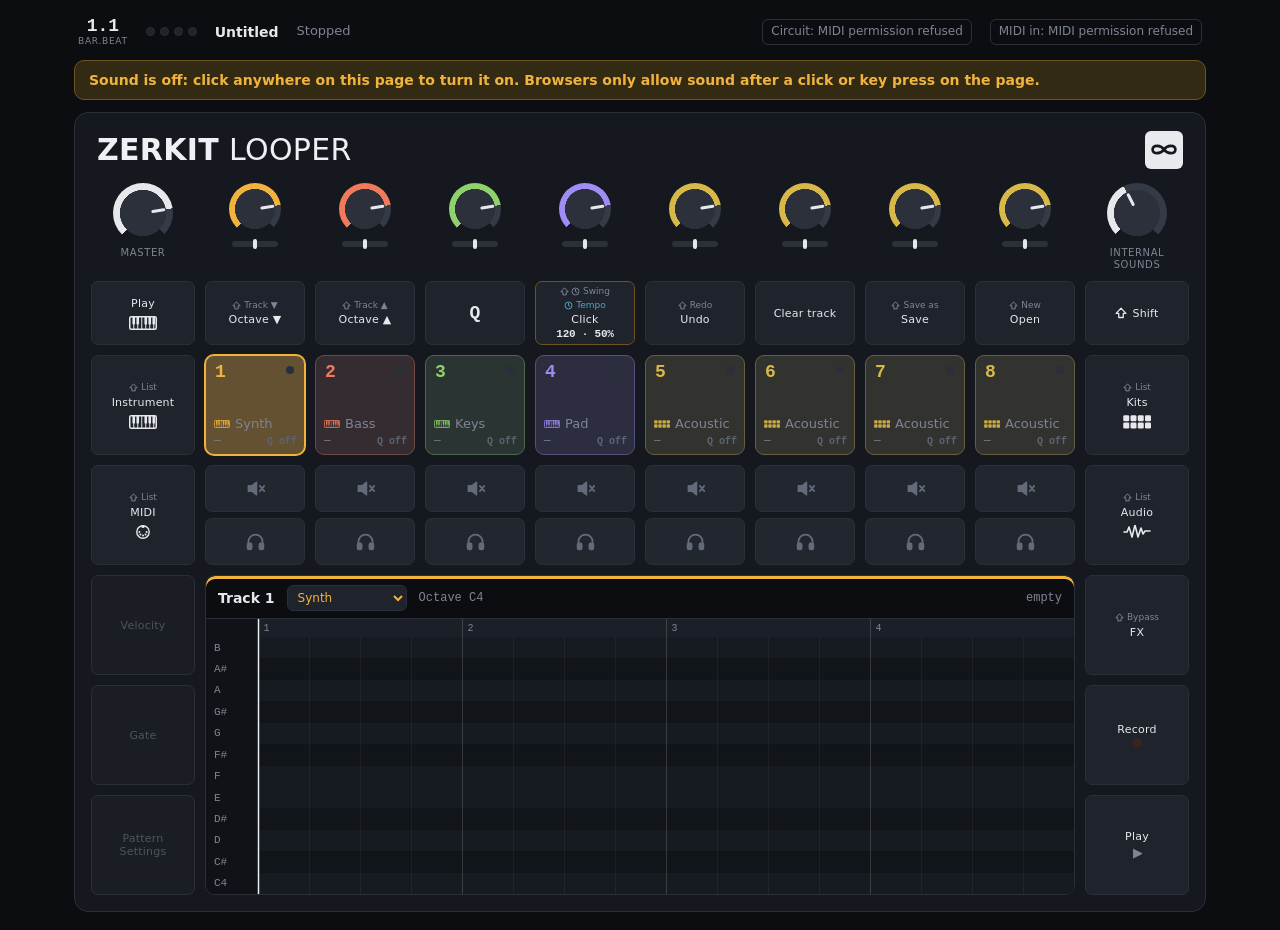
==== index.html @ 9a2627ae "FX pedalboard per track, project screens driven from the Circuit - Every track has 8 pedals in a row" ====
<!doctype html>
<html lang="en">
<head>
  <meta charset="utf-8">
  <meta name="viewport" content="width=device-width, initial-scale=1">
  <title>Zerkit Looper</title>
  <link rel="stylesheet" href="styles.css">
</head>
<body>
  <main class="app">
    <!-- Status strip: what's happening, and what's connected -->
    <header class="strip">
      <div class="readout"><span id="pos">1.1</span><small>BAR.BEAT</small></div>
      <div class="beats" id="beats"><i></i><i></i><i></i><i></i></div>
      <div id="project" class="project" title="The current project (• = unsaved changes)">Untitled</div>
      <div id="status" class="status">Stopped</div>
      <div id="circuit" class="pill">Circuit: …</div>
      <div id="midi-in" class="pill">MIDI in: …</div>
    </header>

    <div id="sound-gate" class="sound-gate" hidden>Sound is off: click anywhere on this page to turn it on. Browsers only allow sound after a click or key press on the page.</div>

    <!-- The panel, laid out like the Circuit Tracks -->
    <section class="device" id="device">
      <div class="brand">
        <div class="wordmark"><b>ZERKIT</b><span>LOOPER</span></div>
        <div class="badge" aria-hidden="true">
          <svg viewBox="0 0 100 50"><path d="M50 25C40 10 12 8 12 25C12 42 40 40 50 25C60 10 88 8 88 25C88 42 60 40 50 25Z"/></svg>
        </div>
      </div>
      <div class="knob-cell master-vol" id="master-vol"></div>
      <div class="knobs" id="knobs"></div>
      <div class="knob-cell master-int" id="master-int"></div>

      <!-- side buttons are placed into this grid by main.js -->
      <div class="row8 aux" id="aux"></div>
      <div class="row8 tracks" id="trackbar"></div>

      <!-- Pages: the pad area shows the Looper, or the Instruments or Kits page (Shift + Instrument / Kits) -->
      <div class="row8 pads mute-row page-looper" id="mute-row"></div>
      <div class="row8 pads solo-row page-looper" id="solo-row"></div>
      <div class="seq page-looper" id="seq">
          <div class="seq-head">
            <div class="seq-title" id="seq-title">Track 1</div>
            <select id="inst" class="inst" aria-label="Instrument for the selected track"></select>
            <span id="oct" class="seq-oct" title="Keyboard octave (, .)">C4</span>
            <span id="seq-len" class="seq-len"></span>
          </div>
          <div class="roll-wrap"><canvas id="roll" class="roll"></canvas></div>
        </div>
      <div class="page page-presets" id="page-presets" hidden></div>
      <div class="page page-kits" id="page-kits" hidden></div>
      <div class="page page-audio" id="page-audio" hidden></div>
      <div class="page page-midi" id="page-midi" hidden></div>
      <div class="page page-fx" id="page-fx" hidden></div>
    </section>

    <!-- Playing panel (Note): two-octave keyboard on synth tracks, 16-pad kit on drum tracks.
         Its columns line up with the panel's. -->
    <section class="keys-area">
      <div class="kb-side"><b id="kb-track">Track 1</b><span id="kb-inst"></span><span id="kb-oct"></span></div>
      <div class="kb-main">
        <div class="keyboard" id="keyboard"></div>
        <div class="kit" id="kit" hidden></div>
        <div class="kb-audio" id="kb-audio" hidden>Audio tracks record their input: nothing to play here.</div>
      </div>
    </section>
  </main>
  <!-- Project screens (name box, Open list) and the notice that fades out after saving -->
  <div id="dialog" class="dialog" hidden></div>
  <div id="toast" class="toast" role="status" aria-live="polite"></div>
  <script type="module" src="src/main.js"></script>
</body>
</html>
---- styles.css ----
:root {
  --bg: #0b0d11;
  --body: #15181e;          /* the panel's face */
  --panel-2: #1f232c;       /* buttons */
  --pad: #22262f;
  --line: #2a2f3a;
  --text: #e6e8ec;
  --muted: #7d8594;
  --accent: #f2b33d;
  --rec: #ff5f5f;
  --go: #4fd16b;
  color-scheme: dark;
}

* { box-sizing: border-box; }
body.kb-open { --kb-h: 162px; }               /* the playing panel's height + gap (see .app) */
[hidden] { display: none !important; }

html, body { height: 100%; margin: 0; }

body {
  background: var(--bg);
  color: var(--text);
  font: 14px/1.3 system-ui, -apple-system, "Segoe UI", sans-serif;
  user-select: none;
}

/* The panel's pads are square, so its height follows its width. The width is capped so the
   whole page fits the window's height (but no narrower than 980px, where button labels
   start to be cut; shorter windows scroll): 400px is everything that isn't one of the five square
   rows (track buttons + 4 pad rows), 332px + 32px the panel's fixed widths and the page padding. */
.app {
  container-type: inline-size;
  min-width: 820px;
  display: flex;
  flex-direction: column;
  gap: 12px;
  padding: 16px;
  max-width: min(1180px, max(980px, calc((100vh - 400px - var(--kb-h, 0px)) * 1.6 + 364px)));
  margin: 0 auto;
}

/* ---- status strip ---- */

.strip { display: flex; flex-wrap: wrap; align-items: center; gap: 10px 18px; padding: 0 4px; }
.readout { display: flex; flex-direction: column; align-items: center; min-width: 48px; }
.readout span { font: 600 18px ui-monospace, Menlo, monospace; font-variant-numeric: tabular-nums; }
.readout small { font-size: 9px; letter-spacing: 0.08em; color: var(--muted); }

.beats { display: flex; gap: 5px; }
.beats i { width: 9px; height: 9px; border-radius: 50%; background: var(--panel-2); border: 1px solid var(--line); }
.beats i.on { background: var(--text); }
.beats i.on:first-child { background: var(--accent); }

.status { flex: 1; min-width: 200px; color: var(--muted); font-size: 13px; }
body[data-rec="armed"] .status,
body[data-rec="recording"] .status,
body[data-rec="closing"] .status { color: var(--rec); }
body[data-rec="overdub"] .status { color: var(--accent); }

.pill { font-size: 12px; color: var(--muted); padding: 4px 8px; border: 1px solid var(--line); border-radius: 6px; white-space: nowrap; }
.pill.on { color: #6fd28a; border-color: #3f6b3b; }

.sound-gate {
  padding: 10px 14px;
  border: 1px solid #6b5420;
  border-radius: 10px;
  background: #332a14;
  color: var(--accent);
  font-weight: 600;
  cursor: pointer;
}

/* ---- the panel, laid out like the Circuit ----
   Columns: 1 = left of the tracks, 2-9 = the eight track columns, 10 = right of them.
   Rows: 1 logo, 2 knobs, 3 the row above the tracks, 4 track buttons, 5-8 the pad rows. On the
   Looper page: 5 mute and solo as two half-height strips, 6-8 the sequencer. The Presets and
   Kits pages fill rows 5-8. Buttons outside the 8 columns are placed by main.js.
   Rows 4-8 are square: as tall as a track column is wide (the panel's width less its padding,
   border, two side columns and nine gaps, over 8). */

.device {
  --sq: calc((100cqw - 332px) / 8);
  display: grid;
  grid-template-columns: 104px repeat(8, minmax(0, 1fr)) 104px;
  grid-template-rows: auto auto auto repeat(5, var(--sq));
  gap: 10px;
  padding: 16px;
  background: var(--body);
  border: 1px solid var(--line);
  border-radius: 14px;
}
.knob-cell { grid-row: 2; display: flex; justify-content: center; }
.master-vol { grid-column: 1; }
.master-int { grid-column: 10; }
.knobs, .row8 { grid-column: 2 / 10; display: grid; grid-template-columns: repeat(8, minmax(0, 1fr)); gap: 10px; }
.knobs { grid-row: 2; }
.aux { grid-row: 3; }
.tracks { grid-row: 4; }
.mute-row, .solo-row { grid-row: 5; height: calc((var(--sq) - 6px) / 2); }
.mute-row { align-self: start; }
.solo-row { align-self: end; }
.seq { grid-row: 6 / 9; grid-column: 2 / 10; }
.page { grid-row: 5 / 9; grid-column: 2 / 10; min-height: 0; overflow: auto; }

/* ---- pages other than the Looper ---- */

/* Note's picture: a keyboard on synth tracks, kit pads on drum tracks (none on audio tracks). */
/* Pictures for instrument types: a keyboard (melodic instruments), kit pads (kits), a waveform
   (audio). Used on Note (the selected track's type), Instrument, Kits and the track buttons. */
:root {
  --icon-keys: url("data:image/svg+xml,%3Csvg xmlns='http://www.w3.org/2000/svg' viewBox='0 0 28 14'%3E%3Crect x='0.75' y='0.75' width='26.5' height='12.5' rx='1.5' fill='none' stroke='black' stroke-width='1.5'/%3E%3Cpath d='M4.75 8v5M8.75 8v5M12.75 1v12M16.75 8v5M20.75 8v5M24.75 8v5' stroke='black' stroke-width='1'/%3E%3Crect x='3.45' y='1' width='2.6' height='7.5' rx='0.4'/%3E%3Crect x='7.45' y='1' width='2.6' height='7.5' rx='0.4'/%3E%3Crect x='15.45' y='1' width='2.6' height='7.5' rx='0.4'/%3E%3Crect x='19.45' y='1' width='2.6' height='7.5' rx='0.4'/%3E%3Crect x='23.45' y='1' width='2.6' height='7.5' rx='0.4'/%3E%3C/svg%3E");
  --icon-pads: url("data:image/svg+xml,%3Csvg xmlns='http://www.w3.org/2000/svg' viewBox='0 0 28 14'%3E%3Crect x='0.25' y='0.25' width='6' height='6' rx='1.3'/%3E%3Crect x='7.50' y='0.25' width='6' height='6' rx='1.3'/%3E%3Crect x='14.75' y='0.25' width='6' height='6' rx='1.3'/%3E%3Crect x='22.00' y='0.25' width='6' height='6' rx='1.3'/%3E%3Crect x='0.25' y='7.50' width='6' height='6' rx='1.3'/%3E%3Crect x='7.50' y='7.50' width='6' height='6' rx='1.3'/%3E%3Crect x='14.75' y='7.50' width='6' height='6' rx='1.3'/%3E%3Crect x='22.00' y='7.50' width='6' height='6' rx='1.3'/%3E%3C/svg%3E");
  --icon-midi: url("data:image/svg+xml,%3Csvg xmlns='http://www.w3.org/2000/svg' viewBox='0 0 28 14'%3E%3Ccircle cx='14' cy='7' r='6.2' fill='none' stroke='black' stroke-width='1.4'/%3E%3Crect x='12.7' y='0.3' width='2.6' height='2.6' fill='black'/%3E%3Ccircle cx='10.40' cy='7.00' r='1'/%3E%3Ccircle cx='11.45' cy='9.55' r='1'/%3E%3Ccircle cx='14.00' cy='10.60' r='1'/%3E%3Ccircle cx='16.55' cy='9.55' r='1'/%3E%3Ccircle cx='17.60' cy='7.00' r='1'/%3E%3C/svg%3E");
  --icon-wave: url("data:image/svg+xml,%3Csvg xmlns='http://www.w3.org/2000/svg' viewBox='0 0 28 14'%3E%3Cpath d='M1 7h3l2-5 3 10 3-12 3 12 3-9 2 6 2-3h5' fill='none' stroke='black' stroke-width='1.6' stroke-linecap='round' stroke-linejoin='round'/%3E%3C/svg%3E");
}
.pbtn.note::after, .pbtn.preset::after, .pbtn.kits::after, .pbtn.audio::after, .pbtn.midi::after, .ticon {
  content: "";
  background: currentColor;
  -webkit-mask: var(--icon) center / contain no-repeat;
  mask: var(--icon) center / contain no-repeat;
}
.pbtn.note::after, .pbtn.preset::after, .pbtn.kits::after { width: 28px; height: 14px; margin-top: 4px; }
.pbtn.note::after, .pbtn.preset::after { --icon: var(--icon-keys); }
.pbtn.kits::after, body[data-inst="drums"] .pbtn.note::after { --icon: var(--icon-pads); }
.pbtn.audio::after { width: 28px; height: 14px; margin-top: 4px; --icon: var(--icon-wave); }
.pbtn.midi::after { width: 28px; height: 14px; margin-top: 4px; --icon: var(--icon-midi); }
.tbtn[data-type="midi"] .ticon { --icon: var(--icon-midi); }
body[data-inst="audio"] .pbtn.note::after { display: none; }

/* the button whose page is open */
.pbtn.page-on { border-color: var(--text); background: #2c313c; }
/* Pages: square cards on the top two pad rows (like the Circuit's pads), notes and "＋ New"
   below; editors fill the whole pad area in a panel of their own. */
.page { display: flex; flex-direction: column; gap: 10px; }
.cards { display: grid; grid-template-columns: repeat(8, minmax(0, 1fr)); grid-template-rows: repeat(2, var(--sq)); gap: 10px; }
.card {
  --c: var(--text);
  position: relative;
  display: flex;
  flex-direction: column;
  justify-content: flex-end;
  gap: 2px;
  padding: 8px;
  min-width: 0;
  border: 1px solid var(--line);
  border-radius: 9px;
  background: var(--pad);
  color: var(--muted);
  cursor: pointer;
}
.card:hover { border-color: #464d5c; }
.card .card-num { position: absolute; top: 6px; left: 8px; font: 10px ui-monospace, Menlo, monospace; color: #4d5462; }
.card .card-dot { position: absolute; top: 9px; right: 9px; width: 9px; height: 9px; border-radius: 50%; background: #343a46; }
.card .card-name { font-size: 13px; font-weight: 600; color: var(--muted); white-space: nowrap; overflow: hidden; text-overflow: ellipsis; }
.card .card-use { font: 10px ui-monospace, Menlo, monospace; color: #5d6574; white-space: nowrap; overflow: hidden; text-overflow: ellipsis; min-height: 1.2em; }
.card.on { background: color-mix(in srgb, var(--c) 16%, var(--panel-2)); border-color: color-mix(in srgb, var(--c) 45%, var(--line)); }
.card.on .card-dot { background: var(--c); box-shadow: 0 0 6px var(--c); }
.card.on .card-name { color: var(--text); }
.card.current { box-shadow: 0 0 0 2px var(--text); }
.card .card-edit {
  position: absolute; top: 4px; right: 22px; width: 20px; height: 20px; padding: 0;
  border: none; border-radius: 5px; background: none; color: #5d6574; font-size: 12px; cursor: pointer; display: none;
}
.card:hover .card-edit { display: block; }
.card .card-edit:hover { color: var(--text); background: #00000044; }
.cards-foot { display: flex; align-items: center; gap: 12px; flex-wrap: wrap; font-size: 12px; color: var(--muted); }
.cards-note { color: var(--muted); }
.page .kit-edit { background: var(--bg); border: 1px solid var(--line); border-radius: 10px; padding: 14px 16px; height: 100%; }
.page-head h2 { margin: 0 0 4px; font-size: 16px; }
.page-head p { margin: 0 0 14px; color: var(--muted); font-size: 13px; }
.preset-list { display: grid; grid-template-columns: repeat(auto-fill, minmax(170px, 1fr)); gap: 10px; }
.preset-card {
  --c: var(--text);
  display: grid;
  grid-template-columns: auto 1fr auto;
  grid-template-rows: auto auto;
  column-gap: 10px;
  align-items: center;
  padding: 10px 12px;
  border: 1px solid var(--line);
  border-radius: 9px;
  background: var(--panel-2);
  color: var(--text);
  font: inherit;
  text-align: left;
  cursor: pointer;
}
.preset-card:hover { border-color: #464d5c; }
.preset-card .swatch { grid-row: 1 / 3; width: 12px; height: 32px; border-radius: 4px; background: var(--c); }
.preset-card .pc-name { font-weight: 600; }
.preset-card .pc-use { grid-column: 2; font: 11px ui-monospace, Menlo, monospace; color: var(--muted); }
.preset-card .pc-switch { grid-row: 1 / 3; grid-column: 3; width: 34px; height: 20px; border-radius: 10px; background: #343a46; position: relative; transition: background 120ms; }
.preset-card .pc-switch i { position: absolute; top: 3px; left: 3px; width: 14px; height: 14px; border-radius: 50%; background: #8a919e; transition: transform 120ms, background 120ms; }
.preset-card.on .pc-switch { background: color-mix(in srgb, var(--c) 55%, #343a46); }
.preset-card.on .pc-switch i { transform: translateX(14px); background: #fff; }
.preset-card:not(.on) .pc-name, .preset-card:not(.on) .swatch { opacity: 0.45; }
.preset-card.current { border-color: var(--c); box-shadow: 0 0 0 1px var(--c); }

/* ---- logo: bold ZERKIT, thin LOOPER, and a badge on the right ---- */

.brand { grid-row: 1; grid-column: 1 / -1; display: flex; align-items: center; justify-content: space-between; padding: 2px 6px 4px; }
.wordmark { font: 30px/1 "Helvetica Neue", "SF Pro Display", system-ui, sans-serif; letter-spacing: 0.01em; color: #eef0f3; }
.wordmark b { font-weight: 800; }
.wordmark span { font-weight: 200; margin-left: 10px; }
.badge { width: 38px; height: 38px; border-radius: 6px; background: #e8eaee; display: grid; place-items: center; }
.badge svg { width: 30px; height: 15px; overflow: visible; }
.badge path { fill: none; stroke: var(--body); stroke-width: 9; stroke-linejoin: round; }

/* ---- knobs ---- */

.knob { --c: var(--text); --v: 0; display: flex; flex-direction: column; align-items: center; gap: 4px; }
.dial {
  position: relative;
  width: 52px;
  height: 52px;
  border-radius: 50%;
  cursor: ns-resize;
  touch-action: none;
  /* a 270° track with the value filled in, starting bottom-left */
  background:
    radial-gradient(circle, #2b303a 0 54%, transparent 55%),
    conic-gradient(from 225deg, var(--c) 0 calc(var(--v) * 270deg), #343a46 0 270deg, transparent 0);
}
.dial i {
  position: absolute;
  left: 50%;
  top: 7px;
  width: 3px;
  height: 14px;
  margin-left: -1.5px;
  border-radius: 2px;
  background: var(--text);
  transform-origin: 50% 19px;
  transform: rotate(calc(-135deg + var(--v) * 270deg));
}
/* Left-right position under each track knob: a strip with a centre mark, filled from the
   centre to the position. Brighter while Shift is down (Shift + knob moves it). */
.pan { --p: 0; position: relative; width: 46px; height: 6px; margin-top: 2px; border-radius: 3px; background: #2b303a; }
.pan::before { content: ""; position: absolute; left: 50%; top: -2px; width: 1px; height: 10px; background: #4d5462; }
.pan i {
  position: absolute;
  top: 0;
  bottom: 0;
  left: calc(50% + min(0, var(--p)) * 50%);
  width: calc(max(var(--p), -1 * var(--p)) * 50%);
  background: color-mix(in srgb, var(--c) 65%, transparent);
  border-radius: 3px;
}
.pan b { position: absolute; top: -2px; left: calc(50% + var(--p) * 50% - 2px); width: 4px; height: 10px; border-radius: 2px; background: var(--text); }
body.shift .pan { background: #3a4150; box-shadow: 0 0 0 1px #c9ced855; }

.master-vol .dial, .master-int .dial { width: 60px; height: 60px; }
.master-vol .dial i, .master-int .dial i { top: 8px; transform-origin: 50% 22px; }
.klabel { font-size: 10px; letter-spacing: 0.06em; text-transform: uppercase; color: var(--muted); text-align: center; line-height: 1.2; }

/* ---- panel buttons (aux row and side columns) ---- */

.pbtn {
  display: flex;
  flex-direction: column;
  justify-content: center;
  align-items: center;
  gap: 2px;
  min-width: 0;
  min-height: 40px;
  padding: 4px 6px;
  border: 1px solid var(--line);
  border-radius: 7px;
  background: var(--panel-2);
  color: var(--text);
  font: inherit;
  cursor: pointer;
}
.pbtn:hover:not(.idle):not(:disabled) { border-color: #464d5c; }
/* A button's actions, top to bottom: Shift (small grey), hold (small blue), tap (the main
   label), then a readout. While Shift is down, buttons with a Shift action light up; while a
   button is held on the Circuit, its hold action lights up. */
.pbtn .pfn { font-size: 9px; color: #7d8594; white-space: nowrap; overflow: hidden; text-overflow: ellipsis; max-width: 100%; }
.pbtn .phold { font-size: 9px; color: #4aa8c4; white-space: nowrap; overflow: hidden; text-overflow: ellipsis; max-width: 100%; }
.pbtn .pfn:empty, .pbtn .phold:empty { display: none; }
/* Icons before the Shift and hold actions (and on the Shift button): drawn in the text colour. */
.pbtn .pfn, .pbtn .phold { display: inline-flex; align-items: center; gap: 3px; }
.pbtn .pfn:empty, .pbtn .phold:empty { display: none; }
.pbtn .pfn::before, .pbtn .phold::before, .pbtn.shift .plabel::before {
  content: "";
  flex: none;
  width: 9px;
  height: 9px;
  background: currentColor;
  -webkit-mask: var(--icon) center / contain no-repeat;
  mask: var(--icon) center / contain no-repeat;
}
.pbtn .pfn::before, .pbtn.shift .plabel::before {
  --icon: url("data:image/svg+xml,%3Csvg xmlns='http://www.w3.org/2000/svg' viewBox='0 0 16 16'%3E%3Cpath d='M8 1.5 1.5 8.5H5v5.5h6V8.5h3.5Z' fill='none' stroke='black' stroke-width='1.7' stroke-linejoin='round'/%3E%3C/svg%3E");
}
.pbtn .pfn .ihold { flex: none; width: 9px; height: 9px; margin-left: -1px; background: currentColor; -webkit-mask: var(--icon) center / contain no-repeat; mask: var(--icon) center / contain no-repeat; }
.pbtn .phold::before, .pbtn .pfn .ihold {
  --icon: url("data:image/svg+xml,%3Csvg xmlns='http://www.w3.org/2000/svg' viewBox='0 0 16 16'%3E%3Ccircle cx='8' cy='8' r='6.2' fill='none' stroke='black' stroke-width='1.7'/%3E%3Cpath d='M8 4.3V8l2.6 1.7' fill='none' stroke='black' stroke-width='1.7' stroke-linecap='round' stroke-linejoin='round'/%3E%3C/svg%3E");
}
.pbtn.shift .plabel { display: inline-flex; align-items: center; gap: 5px; }
.pbtn.shift .plabel::before { width: 12px; height: 12px; }
body.shift .pbtn.has-shift { border-color: #c9ced8; box-shadow: 0 0 0 1px #c9ced855; }
body.shift .pbtn.has-shift .pfn { color: #ffffff; font-weight: 600; }
body.shift .pbtn.has-shift .plabel, body.shift .pbtn.has-shift .phold { opacity: 0.4; }
.pbtn.holding { border-color: #4aa8c4; box-shadow: 0 0 0 1px #4aa8c455, 0 0 12px #4aa8c433; }
.pbtn.holding .phold { color: #7fd3ee; font-weight: 600; }
.pbtn.holding .plabel, .pbtn.holding .pfn { opacity: 0.4; }
.pbtn .plabel { font-size: 11px; letter-spacing: 0.02em; text-align: center; line-height: 1.2; max-width: 100%; }
.pbtn .pval { font: 600 12px ui-monospace, Menlo, monospace; color: var(--muted); white-space: nowrap; overflow: hidden; text-overflow: ellipsis; max-width: 100%; }
.pbtn .pval:empty { display: none; }
.pbtn.idle { color: #4d5462; cursor: default; background: #1a1d24; }
.pbtn.preset, .pbtn.patterns { aspect-ratio: auto; }
.pbtn:disabled { opacity: 0.35; cursor: default; }
.pbtn.on { border-color: #6a7280; }

.pbtn.preset .pval { color: var(--c); }
.pbtn.play.on { background: #1d3320; border-color: #3f6b3b; }
.pbtn.play.on .pval { color: var(--go); }
.pbtn.record .pval:empty { display: none; }
.pbtn.record::after { content: ""; width: 10px; height: 10px; border-radius: 50%; background: #3a2323; }
.pbtn.record.has-loop::after { background: #5d6574; }
.pbtn.record[data-state="armed"]::after { background: var(--rec); animation: blink 0.6s steps(1) infinite; }
.pbtn.record[data-state="recording"],
.pbtn.record[data-state="closing"] { background: #3a1a1d; border-color: var(--rec); }
.pbtn.record[data-state="recording"]::after { background: var(--rec); }
.pbtn.record[data-state="closing"]::after { background: var(--rec); animation: blink 0.25s steps(1) infinite; }
.pbtn.record[data-state="overdub"] { background: #332a14; border-color: var(--accent); }
.pbtn.record[data-state="overdub"]::after { background: var(--accent); }
@keyframes blink { 50% { opacity: 0.15; } }

.pbtn.tempo .pval { font-size: 11px; color: var(--text); letter-spacing: -0.02em; }
.pbtn.tempo.on { border-color: #6b5420; }
.pbtn.tempo.beat { background: #332a14; }
.pbtn.quant .plabel { font: 600 18px ui-monospace, Menlo, monospace; }
.pbtn.clear.on { border-color: #4d5462; }
.pbtn.shift.on { background: #2c313c; border-color: #c9ced8; }

/* ---- track buttons: square, in the track's colour ---- */

.tbtn {
  --c: var(--text);
  position: relative;
  display: flex;
  flex-direction: column;
  justify-content: flex-end;
  gap: 2px;
  padding: 8px;
  min-width: 0;
  text-align: left;
  background: color-mix(in srgb, var(--c) 10%, var(--panel-2));
  border: 1px solid color-mix(in srgb, var(--c) 35%, var(--line));
  border-radius: 9px;
  color: var(--muted);
  font: inherit;
  cursor: pointer;
}
.tbtn .tnum { position: absolute; top: 6px; left: 9px; font: 600 18px ui-monospace, Menlo, monospace; color: var(--c); }
.tbtn .tdot { position: absolute; top: 10px; right: 10px; width: 8px; height: 8px; border-radius: 50%; background: #2a2f39; }
.tbtn .tdot.on { background: var(--c); box-shadow: 0 0 6px var(--c); }
.tbtn .tfx { position: absolute; top: 6px; right: 22px; padding: 1px 4px; border-radius: 4px; font: 700 9px system-ui, sans-serif; letter-spacing: 0.06em; color: #10141a; background: #a58af5; }
.tbtn .tinst { display: flex; align-items: center; gap: 5px; min-width: 0; }
.tbtn .tname { font-size: 13px; color: var(--text); white-space: nowrap; overflow: hidden; text-overflow: ellipsis; }
.tbtn .ticon { flex: none; display: block; width: 16px; height: 8px; color: var(--c); opacity: 0.9; --icon: var(--icon-keys); }
.tbtn[data-type="kit"] .ticon { --icon: var(--icon-pads); }
.tbtn[data-type="audio"] .ticon { --icon: var(--icon-wave); }
.tbtn .tlen { font: 11px ui-monospace, Menlo, monospace; }
/* record quantise, bottom-right: the Circuit's colours (red off, amber 32nds, green 16ths) */
.tbtn .tq { position: absolute; right: 7px; bottom: 7px; font: 600 10px ui-monospace, Menlo, monospace; }
.tbtn .tq[data-q="off"] { color: #5d6574; }
.tbtn .tq[data-q="mid"] { color: var(--accent); }
.tbtn .tq[data-q="strong"] { color: var(--go); }
.tbtn.empty .tname { color: var(--muted); }
.tbtn.selected { background: color-mix(in srgb, var(--c) 32%, var(--panel-2)); border-color: var(--c); box-shadow: 0 0 0 1px var(--c); }
.tbtn.rec { outline: 2px solid var(--rec); outline-offset: 2px; }
.tbtn.silent .tnum, .tbtn.silent .tname { opacity: 0.4; }

/* ---- pads: mute row and solo row ---- */

.pads { display: grid; grid-template-columns: repeat(8, minmax(0, 1fr)); gap: 10px; }
.pad {
  height: 100%;
  border: 1px solid var(--line);
  border-radius: 7px;
  background: var(--pad);
  color: #4d5462;
  font: 600 13px ui-monospace, Menlo, monospace;
  cursor: pointer;
}
.pad:hover { border-color: #464d5c; }
/* mute: a crossed-out speaker; solo: headphones. In the text colour (dim off, dark when lit). */
.pad { display: grid; place-items: center; color: #636b7a; }
.pad.mute::before, .pad.solo::before {
  content: "";
  width: 21px;
  height: 21px;
  background: currentColor;
  -webkit-mask: var(--icon) center / contain no-repeat;
  mask: var(--icon) center / contain no-repeat;
}
.pad.mute::before { --icon: url("data:image/svg+xml,%3Csvg xmlns='http://www.w3.org/2000/svg' viewBox='0 0 24 24' fill='none' stroke='black' stroke-width='2' stroke-linecap='round' stroke-linejoin='round'%3E%3Cpath d='M4 9h4l5-4v14l-5-4H4z' fill='black'/%3E%3Cpath d='M17 9l5 6M22 9l-5 6'/%3E%3C/svg%3E"); }
.pad.solo::before { --icon: url("data:image/svg+xml,%3Csvg xmlns='http://www.w3.org/2000/svg' viewBox='0 0 24 24' fill='none' stroke='black' stroke-width='2' stroke-linecap='round' stroke-linejoin='round'%3E%3Cpath d='M4 15v-3a8 8 0 0 1 16 0v3'/%3E%3Crect x='3' y='14' width='4.5' height='7' rx='1.5' fill='black'/%3E%3Crect x='16.5' y='14' width='4.5' height='7' rx='1.5' fill='black'/%3E%3C/svg%3E"); }
.pad.mute.on { background: var(--rec); border-color: var(--rec); color: #1a0606; box-shadow: 0 0 10px #ff5f5f55; }
.pad.solo.on { background: var(--go); border-color: var(--go); color: #06180b; box-shadow: 0 0 10px #4fd16b55; }

/* ---- the selected track's sequencer (bottom half of the pad area) ---- */

.seq {
  display: grid;
  grid-template-rows: auto minmax(0, 1fr);
  min-height: 0;
  border: 1px solid var(--line);
  border-radius: 10px;
  overflow: hidden;
  background: var(--bg);
  box-shadow: inset 0 3px 0 var(--lane-color);
}
.seq-head { display: flex; align-items: center; gap: 12px; padding: 9px 12px 7px; border-bottom: 1px solid var(--line); }
.seq-title { font-weight: 600; }
.seq-oct { font: 12px ui-monospace, Menlo, monospace; color: var(--muted); }
.seq-len { margin-left: auto; font: 12px ui-monospace, Menlo, monospace; color: var(--muted); }
.inst {
  width: auto;
  min-width: 120px;
  padding: 4px 6px;
  border: 1px solid var(--line);
  border-radius: 6px;
  background: var(--panel-2);
  color: var(--lane-color);
  font: 12px system-ui, sans-serif;
  cursor: pointer;
}
.inst option { color: var(--text); background: var(--panel-2); }
.roll-wrap { position: relative; min-height: 0; }
.roll { position: absolute; inset: 0; display: block; width: 100%; height: 100%; }

/* ---- playing panel under the looper (Note): keyboard or kit ----
   Same columns as the panel above, so the kit's 8 columns sit under the 8 tracks. */

.keys-area {
  display: none;
  grid-template-columns: 104px repeat(8, minmax(0, 1fr)) 104px;
  gap: 10px;
  height: 150px;
  padding: 12px 17px;
  background: var(--body);
  border: 1px solid var(--line);
  border-radius: 14px;
}
body.kb-open .keys-area { display: grid; }
.kb-side { grid-column: 1; display: flex; flex-direction: column; justify-content: center; gap: 3px; font-size: 12px; color: var(--muted); }
.kb-side b { color: var(--text); font-size: 13px; }
.kb-side span:first-of-type { color: var(--kb-color); }
.kb-main { grid-column: 2 / 10; min-width: 0; display: flex; }
.kb-main > * { flex: 1; }
.kb-audio { display: grid; place-items: center; color: var(--muted); font-size: 13px; }

.keyboard { position: relative; display: flex; min-width: 0; }
.key {
  display: flex;
  flex-direction: column;
  align-items: center;
  justify-content: flex-end;
  gap: 3px;
  padding-bottom: 8px;
  cursor: pointer;
  transition: background 60ms;
}
.key .letter { font: 600 13px ui-monospace, Menlo, monospace; }
.key .name { font-size: 10px; color: #8a8f99; white-space: nowrap; }
.key.black .name { display: none; }
.key.white {
  flex: 1;
  background: #eceef2;
  color: #2a2e36;
  border: 1px solid #0b0d11;
  border-radius: 0 0 6px 6px;
}
.key.black {
  position: absolute;
  top: 0;
  width: 4.4%;
  height: 60%;
  background: #1d2129;
  color: #9aa1ad;
  border: 1px solid #000;
  border-radius: 0 0 4px 4px;
  z-index: 1;
}
.key.white.loop { background: color-mix(in srgb, var(--kb-color) 45%, #eceef2); }
.key.black.loop { background: color-mix(in srgb, var(--kb-color) 55%, #1d2129); color: #fff; }
.key.down { background: var(--kb-color); color: #1d2129; }

.kit { display: grid; grid-template-columns: repeat(8, minmax(0, 1fr)); grid-template-rows: 1fr 1fr; gap: 10px; }
.kpad {
  position: relative;
  display: grid;
  place-items: center;
  border: 1px solid color-mix(in srgb, var(--kb-color) 35%, var(--line));
  border-radius: 7px;
  background: color-mix(in srgb, var(--kb-color) 12%, var(--pad));
  cursor: pointer;
  touch-action: none;
}
.kpad .kname { font-size: 12px; color: var(--text); }
.kpad .knum { position: absolute; top: 4px; left: 6px; font: 10px ui-monospace, Menlo, monospace; color: var(--muted); }
.kpad.loop { background: color-mix(in srgb, var(--kb-color) 35%, var(--pad)); }
.kpad.down { background: var(--kb-color); }
.kpad.down .kname, .kpad.down .knum { color: #10141a; }

/* ---- projects: name in the status strip, screens, saved notice ---- */

.project { font-weight: 600; font-size: 14px; white-space: nowrap; max-width: 260px; overflow: hidden; text-overflow: ellipsis; }
.project.dirty::after { content: " •"; color: var(--accent); }
.pbtn.save.on { border-color: #6a7280; }
.pbtn.save.on .plabel::after { content: " •"; color: var(--accent); }

.dialog {
  position: fixed;
  inset: 0;
  z-index: 20;
  display: grid;
  place-items: start center;
  padding: max(12vh, 60px) 16px 16px;
  background: rgba(6, 8, 11, 0.62);
  backdrop-filter: blur(3px);
  animation: dlg-fade 120ms ease-out;
}
.dlg {
  width: min(460px, 100%);
  max-height: 70vh;
  display: flex;
  flex-direction: column;
  gap: 12px;
  padding: 20px 20px 16px;
  background: var(--body);
  border: 1px solid #343a46;
  border-radius: 14px;
  box-shadow: 0 24px 60px rgba(0, 0, 0, 0.55);
  animation: dlg-rise 140ms ease-out;
}
@keyframes dlg-fade { from { opacity: 0; } }
@keyframes dlg-rise { from { opacity: 0; transform: translateY(8px) scale(0.98); } }
.dlg h3 { margin: 0; font-size: 15px; letter-spacing: 0.02em; }
.dlg-name {
  width: 100%;
  padding: 11px 12px;
  border: 1px solid #3a4150;
  border-radius: 9px;
  background: var(--bg);
  color: var(--text);
  font: 600 18px system-ui, sans-serif;
  outline: none;
}
.dlg-name:focus { border-color: var(--accent); box-shadow: 0 0 0 3px #f2b33d22; }
.dlg-note { margin: 0; font-size: 12px; color: var(--muted); }
.dlg-note .warn, .dlg-note.warn { color: var(--accent); }
.dlg-actions { display: flex; align-items: center; justify-content: flex-end; gap: 8px; margin-top: 4px; }
.dlg-hint { margin-right: auto; font-size: 11px; color: #5d6574; }
.dlg-btn {
  padding: 8px 14px;
  border: 1px solid var(--line);
  border-radius: 8px;
  background: var(--panel-2);
  color: var(--text);
  font: 600 13px system-ui, sans-serif;
  cursor: pointer;
}
.dlg-btn:hover { border-color: #464d5c; }
.dlg-btn.primary { background: var(--accent); border-color: var(--accent); color: #1a1406; }
.dlg-btn.primary:hover { filter: brightness(1.08); }

.dlg-list { display: flex; flex-direction: column; gap: 4px; overflow: auto; margin: 0 -6px; padding: 0 6px; }
.dlg-list > .dlg-btn { align-self: flex-start; }
.dlg-item {
  display: grid;
  grid-template-columns: 1fr auto;
  grid-template-rows: auto auto;
  gap: 5px 12px;
  padding: 10px 12px;
  border: 1px solid transparent;
  border-radius: 9px;
  background: none;
  color: var(--text);
  font: inherit;
  text-align: left;
  cursor: pointer;
}
.dlg-item.sel { background: var(--panel-2); border-color: #3a4150; }
.dlg-item.current .di-when { color: var(--accent); }
.di-name { font-weight: 600; font-size: 14px; overflow: hidden; text-overflow: ellipsis; white-space: nowrap; }
.di-when { font-size: 12px; color: var(--muted); text-align: right; }
.di-tracks { display: flex; gap: 4px; align-items: center; }
.di-tracks i { width: 14px; height: 6px; border-radius: 2px; background: color-mix(in srgb, var(--c) 18%, #2b303a); }
.di-tracks i.on { background: var(--c); }
.di-tempo { font: 11px ui-monospace, Menlo, monospace; color: var(--muted); text-align: right; }

.toast {
  position: fixed;
  left: 50%;
  bottom: 28px;
  z-index: 30;
  padding: 9px 16px 9px 14px;
  border-radius: 10px;
  background: #1f2a22;
  border: 1px solid #3f6b3b;
  color: #bff0c8;
  font: 600 13px system-ui, sans-serif;
  box-shadow: 0 10px 30px rgba(0, 0, 0, 0.45);
  opacity: 0;
  transform: translate(-50%, 10px);
  pointer-events: none;
  transition: opacity 180ms ease, transform 180ms ease;
}
.toast.ok::before { content: "✓  "; color: var(--go); }
.toast.warn { background: #332a14; border-color: #6b5420; color: var(--accent); }
.toast.show { opacity: 1; transform: translate(-50%, 0); }

/* ---- Kits page: kit cards and the kit editor ---- */

.kit-list .kit-card { cursor: pointer; }
.kit-card .pc-switch { border: none; padding: 0; cursor: pointer; }
.kit-card.on .pc-switch { background: color-mix(in srgb, var(--c) 55%, #343a46); }
.kit-card.on .pc-switch i { transform: translateX(14px); background: #fff; }
.kit-card:not(.on) .pc-name, .kit-card:not(.on) .swatch { opacity: 0.45; }
.kit-new { grid-template-columns: auto 1fr; border-style: dashed; color: var(--muted); }
.kit-new .kn-plus { grid-row: 1 / 3; font-size: 22px; line-height: 1; color: var(--accent); width: 12px; text-align: center; }
.kit-new:hover .pc-name { color: var(--text); }
.kit-empty { display: grid; justify-items: start; gap: 12px; color: var(--muted); font-size: 13px; }
.kit-empty p { margin: 0; }

.kit-edit { display: flex; flex-direction: column; gap: 10px; height: 100%; }
.ke-head { display: flex; gap: 8px; align-items: center; }
.ke-head .ke-name { flex: 1; font-size: 16px; padding: 8px 11px; }
.ke-pads { flex: 1; min-height: 160px; }
.ke-pad { --kb-color: #8a93a3; overflow: hidden; border-style: dashed; background: var(--pad); }
.ke-pad.filled { border-style: solid; background: #262b35; cursor: grab; }
.ke-pad.drop { border-color: var(--accent); box-shadow: 0 0 0 2px #f2b33d55 inset; }
.ke-pad canvas { position: absolute; inset: 18px 6px 18px; width: calc(100% - 12px); height: calc(100% - 36px); pointer-events: none; }
.ke-pad .kname { position: absolute; left: 6px; right: 6px; bottom: 5px; font-size: 11px; text-align: center; white-space: nowrap; overflow: hidden; text-overflow: ellipsis; }
.ke-pad .ke-hint { font-size: 11px; color: #4d5462; }
.ke-pad.filled .ke-hint { display: none; }
.ke-clear {
  position: absolute; top: 3px; right: 4px; width: 18px; height: 18px; padding: 0;
  border: none; border-radius: 4px; background: #00000055; color: var(--muted); font-size: 11px; cursor: pointer; display: none;
}
.ke-pad.filled:hover .ke-clear { display: block; }
.ke-clear:hover { color: var(--rec); }

/* sample kits in the playing panel: empty pads stay dim */
.kpad.empty .kname { color: #4d5462; }
.kit-tag { font-size: 10px; font-weight: 500; color: var(--muted); margin-left: 4px; letter-spacing: 0.04em; }
.kit-banner { display: flex; align-items: center; gap: 12px; margin-bottom: 12px; padding: 8px 12px; border: 1px solid var(--line); border-radius: 9px; font-size: 12px; color: var(--muted); }
.kit-banner span { flex: 1; }

/* Audio page editor */
.ae-row { display: flex; align-items: center; gap: 10px; font-size: 13px; color: var(--muted); }
.ae-row .ae-input { flex: 1; min-width: 0; color: var(--text); font-size: 13px; padding: 7px 8px; }
.ae-row .me-ch { flex: none; width: auto; min-width: 0; color: var(--text); font-size: 13px; padding: 7px 8px; }

/* ---- FX page: presets and bypass on top, then 8 pedals, one per pad column ---- */

.fxp { display: flex; flex-direction: column; gap: 8px; height: 100%; }
.fx-head { display: flex; align-items: center; gap: 10px; font-size: 13px; color: var(--muted); min-width: 0; }
.fx-head b { color: var(--text); white-space: nowrap; }
.fx-preset { color: var(--text); }
.fx-hint { font-size: 11px; color: #5d6574; }
/* Shift: the 32 presets on the pad grid, in place of everything else on the page */
.fxp { position: relative; }
.fx-grid { position: absolute; inset: 0; display: none; grid-template-columns: repeat(8, minmax(0, 1fr)); grid-template-rows: repeat(4, var(--sq)); gap: 10px; }
.fxp.presets-shown .fx-grid { display: grid; }
.fxp.presets-shown > :not(.fx-grid) { visibility: hidden; }
.fx-pre {
  position: relative; display: flex; flex-direction: column; justify-content: flex-end; gap: 2px; padding: 8px; min-width: 0;
  border: 1px solid color-mix(in srgb, var(--c) 35%, var(--line)); border-radius: 9px;
  background: color-mix(in srgb, var(--c) 12%, var(--pad)); color: var(--text); font: 600 12px system-ui, sans-serif; text-align: left; cursor: pointer;
}
.fx-pre:hover { border-color: var(--c); }
.fx-pre .card-num { position: absolute; top: 6px; left: 8px; font: 10px ui-monospace, Menlo, monospace; color: #5d6574; }
.fx-pre .fx-kind { position: absolute; top: 6px; right: 8px; font: 700 9px system-ui, sans-serif; letter-spacing: 0.1em; text-transform: uppercase; color: var(--c); }
.fx-pre-name { white-space: nowrap; overflow: hidden; text-overflow: ellipsis; }
.fx-pre.on { background: color-mix(in srgb, var(--c) 40%, var(--panel-2)); border-color: #fff; box-shadow: 0 0 0 1px #fff; }
.fx-bypass { margin-left: auto; padding: 3px 10px; border: 1px solid var(--line); border-radius: 6px; cursor: pointer; color: var(--go); white-space: nowrap; }
.fx-bypass.off { color: var(--rec); border-color: #5a2a2a; }
.fx-pedals { flex: 1; min-height: 0; display: grid; grid-template-columns: repeat(8, minmax(0, 1fr)); gap: 10px; }
.pedal {
  display: flex; flex-direction: column; align-items: center; justify-content: space-between; gap: 4px;
  padding: 8px 2px 10px; min-width: 0; min-height: 0;
  border: 1px solid color-mix(in srgb, var(--c) 30%, var(--line)); border-radius: 10px;
  background: linear-gradient(180deg, color-mix(in srgb, var(--c) 14%, #1b1f27), #14171d);
}
.pedal-name { font: 800 10px system-ui, sans-serif; letter-spacing: 0.14em; text-transform: uppercase; color: color-mix(in srgb, var(--c) 70%, var(--text)); }
.pk { gap: 1px; }
.pk .dial { width: 30px; height: 30px; }
.pk .dial i { top: 4px; height: 8px; transform-origin: 50% 11px; }
.pk.pk-mix .dial { width: 42px; height: 42px; }
.pk.pk-mix .dial i { top: 5px; height: 11px; transform-origin: 50% 16px; }
.pk .klabel { font-size: 9px; letter-spacing: 0.04em; }
.pk .kval { font: 10px ui-monospace, Menlo, monospace; color: var(--text); }
.pk.held .dial { box-shadow: 0 0 0 2px var(--text); border-radius: 50%; }
.pk.held .klabel { color: var(--text); }
.pedal:not(.on) .pk { opacity: 0.45; }
.pedal-led { width: 8px; height: 8px; border-radius: 50%; background: #3a2323; flex: none; }
.pedal.on .pedal-led { background: #ff4b4b; box-shadow: 0 0 8px #ff4b4b; }
.pedal-switch {
  width: 34px; height: 34px; flex: none; border-radius: 50%;
  border: 2px solid #4d5462; background: radial-gradient(circle at 40% 35%, #5d6574, #262b35 70%);
  cursor: pointer; box-shadow: 0 3px 0 #0b0d11;
}
.pedal-switch:active { transform: translateY(2px); box-shadow: 0 1px 0 #0b0d11; }
.pedal .pk { --c: inherit; }                        /* knob arcs in the pedal's colour */
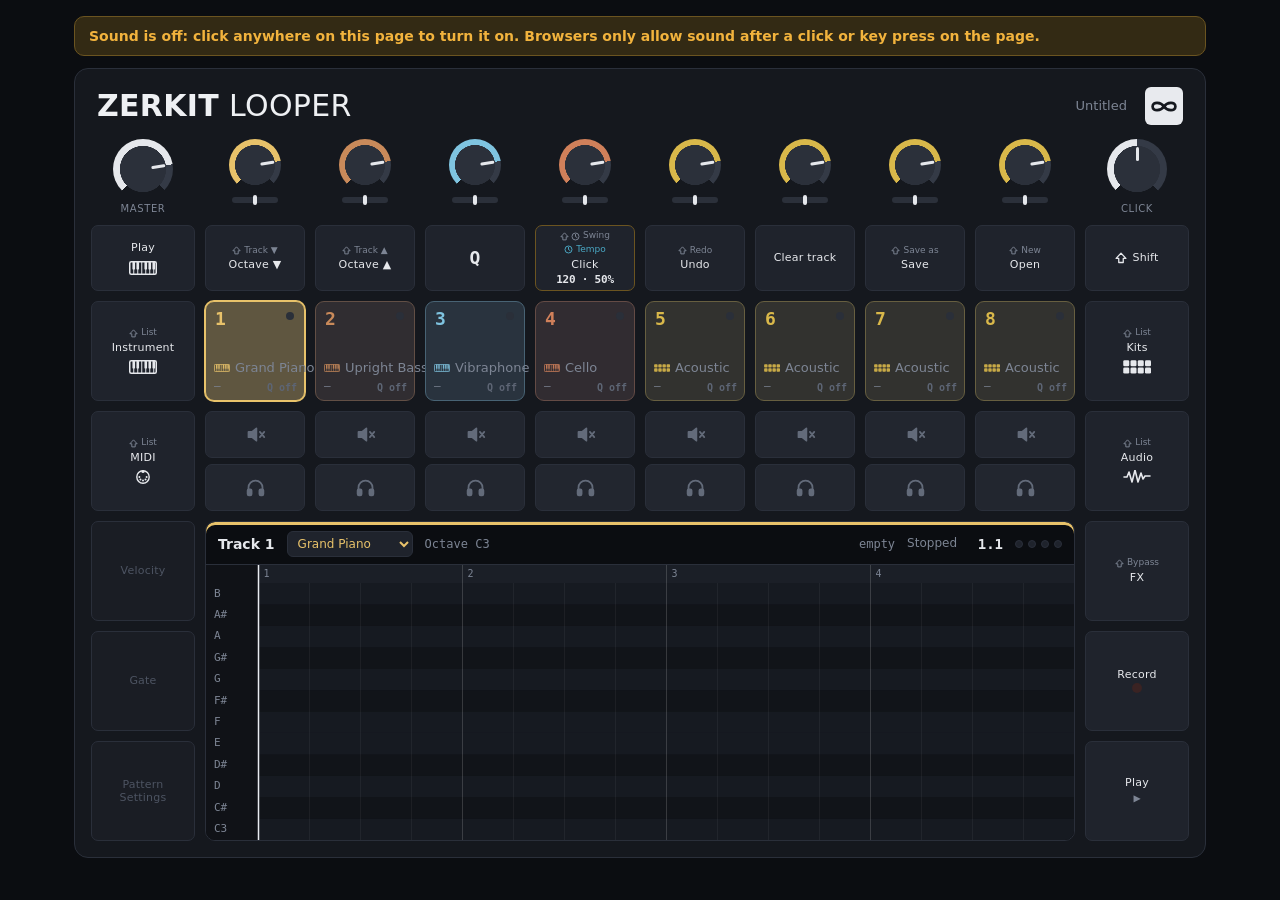
==== commit 1393e93d: "Drop the top bar: transport in the sequencer header, Circuit glow on the logo; louder instruments, s" ====
--- a/index.html
+++ b/index.html
@@ -8,23 +8,14 @@
 </head>
 <body>
   <main class="app">
-    <!-- Status strip: what's happening, and what's connected -->
-    <header class="strip">
-      <div class="readout"><span id="pos">1.1</span><small>BAR.BEAT</small></div>
-      <div class="beats" id="beats"><i></i><i></i><i></i><i></i></div>
-      <div id="project" class="project" title="The current project (• = unsaved changes)">Untitled</div>
-      <div id="status" class="status">Stopped</div>
-      <div id="circuit" class="pill">Circuit: …</div>
-      <div id="midi-in" class="pill">MIDI in: …</div>
-    </header>
-
     <div id="sound-gate" class="sound-gate" hidden>Sound is off: click anywhere on this page to turn it on. Browsers only allow sound after a click or key press on the page.</div>
 
     <!-- The panel, laid out like the Circuit Tracks -->
     <section class="device" id="device">
       <div class="brand">
         <div class="wordmark"><b>ZERKIT</b><span>LOOPER</span></div>
-        <div class="badge" aria-hidden="true">
+        <div id="project" class="project" title="The current project (• = unsaved changes)">Untitled</div>
+        <div class="badge" id="circuit" title="Circuit: not connected">
           <svg viewBox="0 0 100 50"><path d="M50 25C40 10 12 8 12 25C12 42 40 40 50 25C60 10 88 8 88 25C88 42 60 40 50 25Z"/></svg>
         </div>
       </div>
@@ -45,6 +36,9 @@
             <select id="inst" class="inst" aria-label="Instrument for the selected track"></select>
             <span id="oct" class="seq-oct" title="Keyboard octave (, .)">C4</span>
             <span id="seq-len" class="seq-len"></span>
+            <span id="status" class="status">Stopped</span>
+            <span id="pos" class="pos" title="Bar.beat">1.1</span>
+            <span class="beats" id="beats"><i></i><i></i><i></i><i></i></span>
           </div>
           <div class="roll-wrap"><canvas id="roll" class="roll"></canvas></div>
         </div>
--- a/styles.css
+++ b/styles.css
@@ -40,26 +40,18 @@
   margin: 0 auto;
 }
 
-/* ---- status strip ---- */
-
-.strip { display: flex; flex-wrap: wrap; align-items: center; gap: 10px 18px; padding: 0 4px; }
-.readout { display: flex; flex-direction: column; align-items: center; min-width: 48px; }
-.readout span { font: 600 18px ui-monospace, Menlo, monospace; font-variant-numeric: tabular-nums; }
-.readout small { font-size: 9px; letter-spacing: 0.08em; color: var(--muted); }
-
-.beats { display: flex; gap: 5px; }
-.beats i { width: 9px; height: 9px; border-radius: 50%; background: var(--panel-2); border: 1px solid var(--line); }
-.beats i.on { background: var(--text); }
-.beats i.on:first-child { background: var(--accent); }
-
-.status { flex: 1; min-width: 200px; color: var(--muted); font-size: 13px; }
+/* ---- transport, in the sequencer's header: status, bar.beat, beat dots ---- */
+
+.status { color: var(--muted); font-size: 12px; white-space: nowrap; overflow: hidden; text-overflow: ellipsis; min-width: 0; }
 body[data-rec="armed"] .status,
 body[data-rec="recording"] .status,
 body[data-rec="closing"] .status { color: var(--rec); }
 body[data-rec="overdub"] .status { color: var(--accent); }
-
-.pill { font-size: 12px; color: var(--muted); padding: 4px 8px; border: 1px solid var(--line); border-radius: 6px; white-space: nowrap; }
-.pill.on { color: #6fd28a; border-color: #3f6b3b; }
+.pos { font: 600 14px ui-monospace, Menlo, monospace; font-variant-numeric: tabular-nums; min-width: 34px; text-align: right; }
+.beats { display: flex; gap: 5px; }
+.beats i { width: 8px; height: 8px; border-radius: 50%; background: var(--panel-2); border: 1px solid var(--line); }
+.beats i.on { background: var(--text); }
+.beats i.on:first-child { background: var(--accent); }
 
 .sound-gate {
   padding: 10px 14px;
@@ -206,6 +198,13 @@
 .badge { width: 38px; height: 38px; border-radius: 6px; background: #e8eaee; display: grid; place-items: center; }
 .badge svg { width: 30px; height: 15px; overflow: visible; }
 .badge path { fill: none; stroke: var(--body); stroke-width: 9; stroke-linejoin: round; }
+/* Circuit connected: the badge breathes a soft green glow */
+.badge.on { animation: badge-glow 2.8s ease-in-out infinite; }
+@keyframes badge-glow {
+  0%, 100% { box-shadow: 0 0 0 1px #5fc47a55, 0 0 6px 0 #5fc47a33; }
+  50%      { box-shadow: 0 0 0 1px #5fc47aaa, 0 0 14px 2px #5fc47a66; }
+}
+@media (prefers-reduced-motion: reduce) { .badge.on { animation: none; box-shadow: 0 0 0 1px #5fc47aaa, 0 0 10px 1px #5fc47a55; } }
 
 /* ---- knobs ---- */
 
@@ -508,9 +507,9 @@
 .kpad.down { background: var(--kb-color); }
 .kpad.down .kname, .kpad.down .knum { color: #10141a; }
 
-/* ---- projects: name in the status strip, screens, saved notice ---- */
-
-.project { font-weight: 600; font-size: 14px; white-space: nowrap; max-width: 260px; overflow: hidden; text-overflow: ellipsis; }
+/* ---- projects: name in the logo row, screens, saved notice ---- */
+
+.project { flex: 1; min-width: 0; margin: 0 18px; text-align: right; color: var(--muted); font-size: 13px; white-space: nowrap; overflow: hidden; text-overflow: ellipsis; }
 .project.dirty::after { content: " •"; color: var(--accent); }
 .pbtn.save.on { border-color: #6a7280; }
 .pbtn.save.on .plabel::after { content: " •"; color: var(--accent); }
@@ -709,3 +708,20 @@
 }
 .pedal-switch:active { transform: translateY(2px); box-shadow: 0 1px 0 #0b0d11; }
 .pedal .pk { --c: inherit; }                        /* knob arcs in the pedal's colour */
+
+/* ---- instrument maker: source, the 8 settings (Circuit knobs 1-8), the sampled notes ---- */
+.inst-edit { display: flex; flex-direction: column; gap: 10px; }
+.ie-source { display: flex; align-items: center; gap: 8px; flex-wrap: wrap; font-size: 13px; color: var(--muted); }
+.ie-source .inst { min-width: 0; max-width: 200px; color: var(--text); font-size: 13px; padding: 6px 8px; }
+.ie-run { font: 12px ui-monospace, Menlo, monospace; color: var(--muted); }
+.ie-knobs { display: grid; grid-template-columns: repeat(8, minmax(0, 1fr)); gap: 10px; }
+.ie-knobs .pk { --c: var(--accent); }
+.ie-zones { display: flex; flex-wrap: wrap; gap: 5px; align-content: flex-start; min-height: 40px; overflow: auto; flex: 1; }
+.ie-zone {
+  display: inline-flex; align-items: center; gap: 4px; padding: 3px 4px 3px 8px; border: 1px solid #3a4150; border-radius: 6px;
+  background: var(--panel-2); font: 12px ui-monospace, Menlo, monospace; color: var(--text); cursor: pointer;
+}
+.ie-zone:hover { border-color: var(--accent); }
+.ie-zone small { color: var(--muted); }
+.ie-x { font-weight: 400; color: var(--muted); padding: 0 3px; }
+.ie-x:hover { color: var(--rec); }
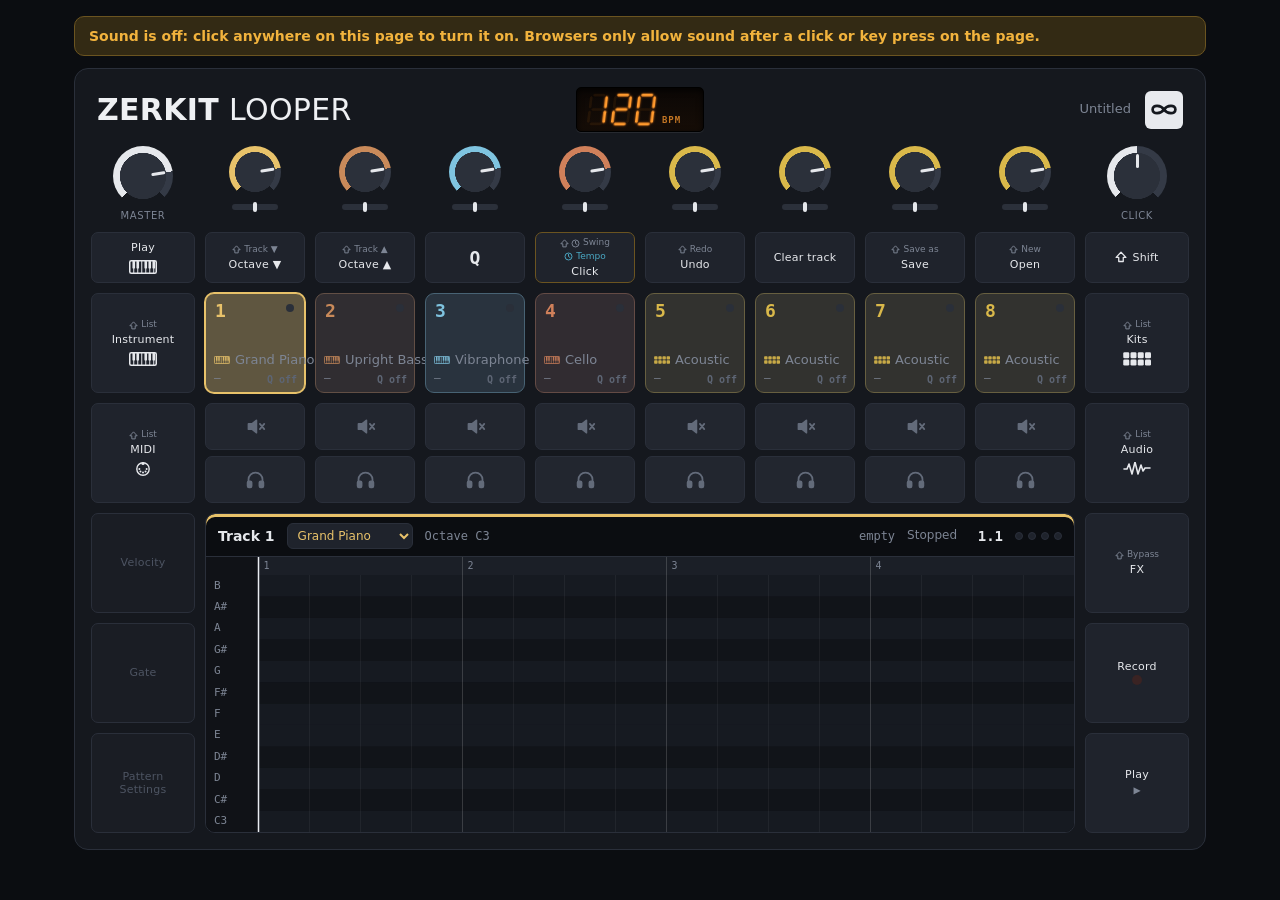
==== commit 1b1398f5: "Tempo LCD in the logo row; stop MIDI feedback through the IAC bus; MIDI instrument Test button The t" ====
--- a/index.html
+++ b/index.html
@@ -14,9 +14,13 @@
     <section class="device" id="device">
       <div class="brand">
         <div class="wordmark"><b>ZERKIT</b><span>LOOPER</span></div>
-        <div id="project" class="project" title="The current project (• = unsaved changes)">Untitled</div>
-        <div class="badge" id="circuit" title="Circuit: not connected">
-          <svg viewBox="0 0 100 50"><path d="M50 25C40 10 12 8 12 25C12 42 40 40 50 25C60 10 88 8 88 25C88 42 60 40 50 25Z"/></svg>
+        <!-- Calculator-style readout: the tempo, or the swing while Shift is held (built by main.js) -->
+        <div class="lcd" id="lcd" title="Tempo in BPM (Shift: swing %)"><div class="lcd-digits" id="lcd-digits"></div><span class="lcd-unit" id="lcd-unit">BPM</span></div>
+        <div class="brand-right">
+          <div id="project" class="project" title="The current project (• = unsaved changes)">Untitled</div>
+          <div class="badge" id="circuit" title="Circuit: not connected">
+            <svg viewBox="0 0 100 50"><path d="M50 25C40 10 12 8 12 25C12 42 40 40 50 25C60 10 88 8 88 25C88 42 60 40 50 25Z"/></svg>
+          </div>
         </div>
       </div>
       <div class="knob-cell master-vol" id="master-vol"></div>
--- a/styles.css
+++ b/styles.css
@@ -191,7 +191,24 @@
 
 /* ---- logo: bold ZERKIT, thin LOOPER, and a badge on the right ---- */
 
-.brand { grid-row: 1; grid-column: 1 / -1; display: flex; align-items: center; justify-content: space-between; padding: 2px 6px 4px; }
+.brand { grid-row: 1; grid-column: 1 / -1; display: grid; grid-template-columns: 1fr auto 1fr; align-items: center; gap: 12px; padding: 2px 6px 4px; }
+.brand-right { display: flex; align-items: center; justify-content: flex-end; min-width: 0; }
+
+/* The tempo readout: an old calculator's orange seven-segment digits behind dark glass */
+.lcd {
+  display: flex; align-items: flex-end; gap: 7px;
+  padding: 5px 9px 5px 11px;
+  background: linear-gradient(#0b0705, #160d07);
+  border: 1px solid #000;
+  border-radius: 5px;
+  box-shadow: inset 0 2px 6px #000c, 0 1px 0 #ffffff14;
+}
+.lcd-digits { display: flex; gap: 5px; }
+.lcd-digits svg { width: 19px; height: 33px; transform: skewX(-7deg); overflow: visible; }
+.lcd-digits polygon { fill: #ff8a1e14; }
+.lcd-digits polygon.on { fill: #ff9a2e; filter: drop-shadow(0 0 2.5px #ff7a10b0); }
+.lcd-unit { font: 700 9px/1 ui-monospace, Menlo, monospace; letter-spacing: 0.1em; color: #ff9a2e; opacity: 0.75; width: 32px; padding-bottom: 1px; }
+.lcd.swing .lcd-unit { color: #ffb45e; }
 .wordmark { font: 30px/1 "Helvetica Neue", "SF Pro Display", system-ui, sans-serif; letter-spacing: 0.01em; color: #eef0f3; }
 .wordmark b { font-weight: 800; }
 .wordmark span { font-weight: 200; margin-left: 10px; }
@@ -328,7 +345,6 @@
 .pbtn.record[data-state="overdub"]::after { background: var(--accent); }
 @keyframes blink { 50% { opacity: 0.15; } }
 
-.pbtn.tempo .pval { font-size: 11px; color: var(--text); letter-spacing: -0.02em; }
 .pbtn.tempo.on { border-color: #6b5420; }
 .pbtn.tempo.beat { background: #332a14; }
 .pbtn.quant .plabel { font: 600 18px ui-monospace, Menlo, monospace; }
@@ -509,7 +525,7 @@
 
 /* ---- projects: name in the logo row, screens, saved notice ---- */
 
-.project { flex: 1; min-width: 0; margin: 0 18px; text-align: right; color: var(--muted); font-size: 13px; white-space: nowrap; overflow: hidden; text-overflow: ellipsis; }
+.project { flex: 1; min-width: 0; margin: 0 14px; text-align: right; color: var(--muted); font-size: 13px; white-space: nowrap; overflow: hidden; text-overflow: ellipsis; }
 .project.dirty::after { content: " •"; color: var(--accent); }
 .pbtn.save.on { border-color: #6a7280; }
 .pbtn.save.on .plabel::after { content: " •"; color: var(--accent); }
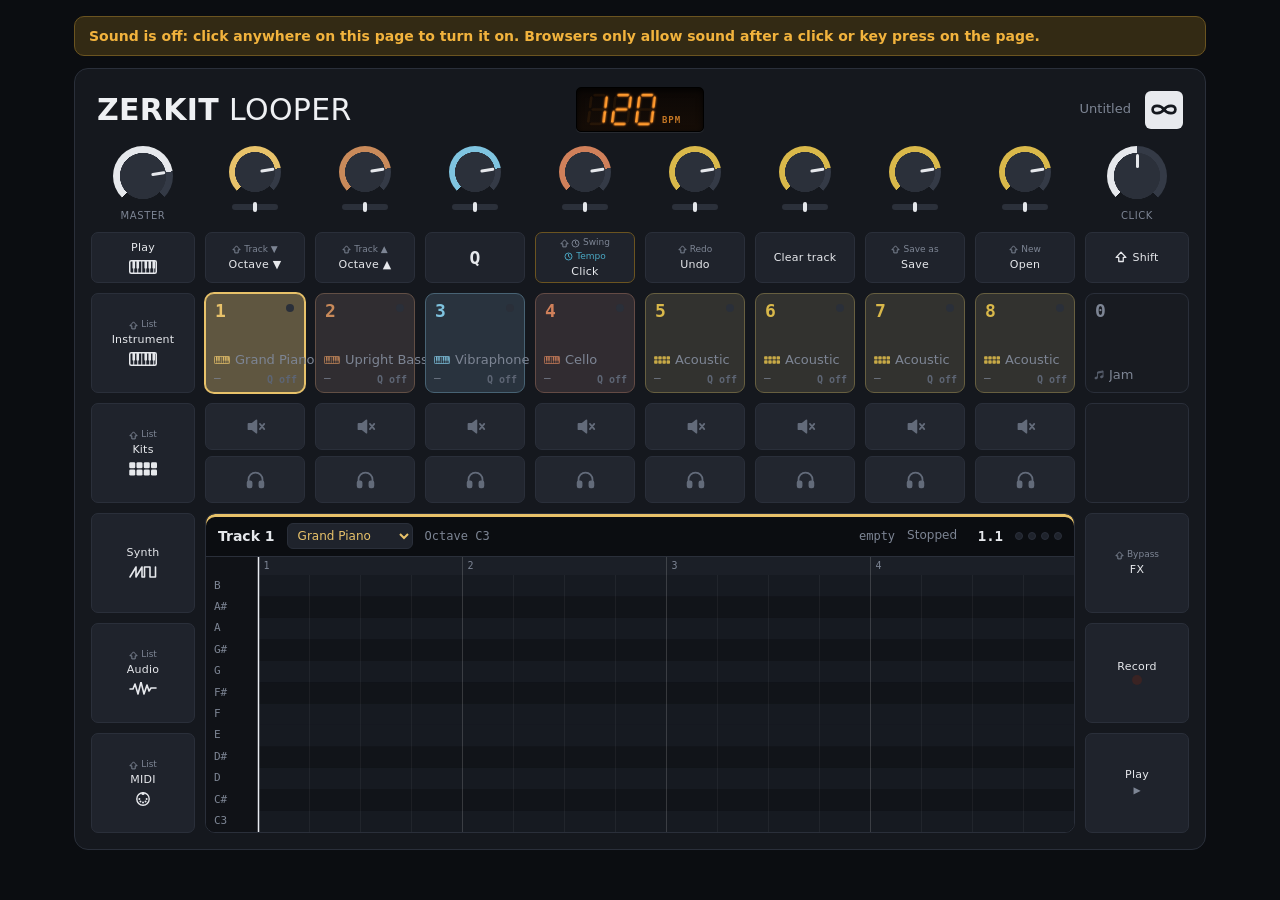
==== commit 61cad402: "Synth tracks: a per-track subtractive synth with 32 presets The Synth button (the Circuit's Velocity" ====
--- a/index.html
+++ b/index.html
@@ -51,6 +51,7 @@
       <div class="page page-audio" id="page-audio" hidden></div>
       <div class="page page-midi" id="page-midi" hidden></div>
       <div class="page page-fx" id="page-fx" hidden></div>
+      <div class="page page-synth" id="page-synth" hidden></div>
     </section>
 
     <!-- Playing panel (Note): two-octave keyboard on synth tracks, 16-pad kit on drum tracks.
--- a/styles.css
+++ b/styles.css
@@ -104,9 +104,10 @@
   --icon-keys: url("data:image/svg+xml,%3Csvg xmlns='http://www.w3.org/2000/svg' viewBox='0 0 28 14'%3E%3Crect x='0.75' y='0.75' width='26.5' height='12.5' rx='1.5' fill='none' stroke='black' stroke-width='1.5'/%3E%3Cpath d='M4.75 8v5M8.75 8v5M12.75 1v12M16.75 8v5M20.75 8v5M24.75 8v5' stroke='black' stroke-width='1'/%3E%3Crect x='3.45' y='1' width='2.6' height='7.5' rx='0.4'/%3E%3Crect x='7.45' y='1' width='2.6' height='7.5' rx='0.4'/%3E%3Crect x='15.45' y='1' width='2.6' height='7.5' rx='0.4'/%3E%3Crect x='19.45' y='1' width='2.6' height='7.5' rx='0.4'/%3E%3Crect x='23.45' y='1' width='2.6' height='7.5' rx='0.4'/%3E%3C/svg%3E");
   --icon-pads: url("data:image/svg+xml,%3Csvg xmlns='http://www.w3.org/2000/svg' viewBox='0 0 28 14'%3E%3Crect x='0.25' y='0.25' width='6' height='6' rx='1.3'/%3E%3Crect x='7.50' y='0.25' width='6' height='6' rx='1.3'/%3E%3Crect x='14.75' y='0.25' width='6' height='6' rx='1.3'/%3E%3Crect x='22.00' y='0.25' width='6' height='6' rx='1.3'/%3E%3Crect x='0.25' y='7.50' width='6' height='6' rx='1.3'/%3E%3Crect x='7.50' y='7.50' width='6' height='6' rx='1.3'/%3E%3Crect x='14.75' y='7.50' width='6' height='6' rx='1.3'/%3E%3Crect x='22.00' y='7.50' width='6' height='6' rx='1.3'/%3E%3C/svg%3E");
   --icon-midi: url("data:image/svg+xml,%3Csvg xmlns='http://www.w3.org/2000/svg' viewBox='0 0 28 14'%3E%3Ccircle cx='14' cy='7' r='6.2' fill='none' stroke='black' stroke-width='1.4'/%3E%3Crect x='12.7' y='0.3' width='2.6' height='2.6' fill='black'/%3E%3Ccircle cx='10.40' cy='7.00' r='1'/%3E%3Ccircle cx='11.45' cy='9.55' r='1'/%3E%3Ccircle cx='14.00' cy='10.60' r='1'/%3E%3Ccircle cx='16.55' cy='9.55' r='1'/%3E%3Ccircle cx='17.60' cy='7.00' r='1'/%3E%3C/svg%3E");
+  --icon-synth: url("data:image/svg+xml,%3Csvg xmlns='http://www.w3.org/2000/svg' viewBox='0 0 28 14'%3E%3Cpath d='M1 12L7 2V12L13 2V12H15.5V2H21V12H26.5V2' fill='none' stroke='black' stroke-width='1.6' stroke-linejoin='round' stroke-linecap='round'/%3E%3C/svg%3E");
   --icon-wave: url("data:image/svg+xml,%3Csvg xmlns='http://www.w3.org/2000/svg' viewBox='0 0 28 14'%3E%3Cpath d='M1 7h3l2-5 3 10 3-12 3 12 3-9 2 6 2-3h5' fill='none' stroke='black' stroke-width='1.6' stroke-linecap='round' stroke-linejoin='round'/%3E%3C/svg%3E");
 }
-.pbtn.note::after, .pbtn.preset::after, .pbtn.kits::after, .pbtn.audio::after, .pbtn.midi::after, .ticon {
+.pbtn.note::after, .pbtn.preset::after, .pbtn.kits::after, .pbtn.audio::after, .pbtn.midi::after, .pbtn.synth::after, .ticon {
   content: "";
   background: currentColor;
   -webkit-mask: var(--icon) center / contain no-repeat;
@@ -117,6 +118,19 @@
 .pbtn.kits::after, body[data-inst="drums"] .pbtn.note::after { --icon: var(--icon-pads); }
 .pbtn.audio::after { width: 28px; height: 14px; margin-top: 4px; --icon: var(--icon-wave); }
 .pbtn.midi::after { width: 28px; height: 14px; margin-top: 4px; --icon: var(--icon-midi); }
+.pbtn.synth::after { width: 28px; height: 14px; margin-top: 4px; --icon: var(--icon-synth); }
+.tbtn[data-type="synth"] .ticon { --icon: var(--icon-synth); }
+/* Jam: track "0", right of the track buttons, in dark grey; a pair of quavers */
+.tbtn.jam { --c: #5d6574; background: #181b21; border-color: var(--line); }
+.tbtn.jam .tnum { color: #7d8594; }
+.tbtn.jam .tname { color: var(--muted); }
+.tbtn.jam.on { --c: #c9ced8; background: #2a2e36; border-color: #c9ced8; box-shadow: 0 0 0 1px #c9ced8; }
+.tbtn.jam.on .tnum, .tbtn.jam.on .tname { color: var(--text); }
+.tbtn.jam .ticon {
+  width: 10px; height: 10px;
+  --icon: url("data:image/svg+xml,%3Csvg xmlns='http://www.w3.org/2000/svg' viewBox='0 0 18 18'%3E%3Cellipse cx='4' cy='14.2' rx='3.1' ry='2.4' transform='rotate(-20 4 14.2)'/%3E%3Cellipse cx='14' cy='12.2' rx='3.1' ry='2.4' transform='rotate(-20 14 12.2)'/%3E%3Cpath d='M6.3 13.6V3.6L16.3 1.6V11.6' fill='none' stroke='black' stroke-width='1.6'/%3E%3Cpath d='M6.3 3.6L16.3 1.6V4.6L6.3 6.6Z'/%3E%3C/svg%3E");
+}
+body.jam .seq-head .inst, body.jam .seq-oct, body.jam .seq-len { visibility: hidden; }   /* no track to set */
 .tbtn[data-type="midi"] .ticon { --icon: var(--icon-midi); }
 body[data-inst="audio"] .pbtn.note::after { display: none; }
 
@@ -741,3 +755,25 @@
 .ie-zone small { color: var(--muted); }
 .ie-x { font-weight: 400; color: var(--muted); padding: 0 3px; }
 .ie-x:hover { color: var(--rec); }
+
+/* ---- Synth page: like the FX page, with section headings over the columns and the voice
+   settings (mode, glide, velocity, volume) in the header ---- */
+.syn-head { min-height: 30px; }
+.syn-voice { margin-left: auto; display: flex; align-items: center; gap: 14px; }
+.syn-modes { display: flex; border: 1px solid var(--line); border-radius: 6px; overflow: hidden; }
+.syn-mode { padding: 4px 9px; border: 0; background: transparent; color: var(--muted); font: 600 11px system-ui, sans-serif; cursor: pointer; }
+.syn-mode + .syn-mode { border-left: 1px solid var(--line); }
+.syn-mode.on { background: #f07acb33; color: #ffd3ef; }
+.vk { --c: #f07acb; flex-direction: row; gap: 6px; }
+.vk .dial { width: 26px; height: 26px; }
+.vk .dial i { top: 3px; height: 7px; transform-origin: 50% 10px; }
+.vk-text { display: flex; flex-direction: column; align-items: flex-start; }
+.vk .klabel { font-size: 9px; }
+.vk .kval { font: 10px ui-monospace, Menlo, monospace; color: var(--text); }
+.syn-secs { display: grid; grid-template-columns: repeat(8, minmax(0, 1fr)); gap: 10px; }
+.syn-sec {
+  font: 800 9px system-ui, sans-serif; letter-spacing: 0.16em; text-transform: uppercase; color: var(--c);
+  border-bottom: 2px solid color-mix(in srgb, var(--c) 55%, transparent); padding-bottom: 2px; text-align: center;
+}
+.syn-wave { width: 14px; height: 9px; margin-right: 4px; vertical-align: -1px; fill: none; stroke: currentColor; stroke-width: 1.4; stroke-linejoin: round; stroke-linecap: round; }
+.syn-grid .fx-kind { left: 28px; right: auto; letter-spacing: 0.06em; white-space: nowrap; }
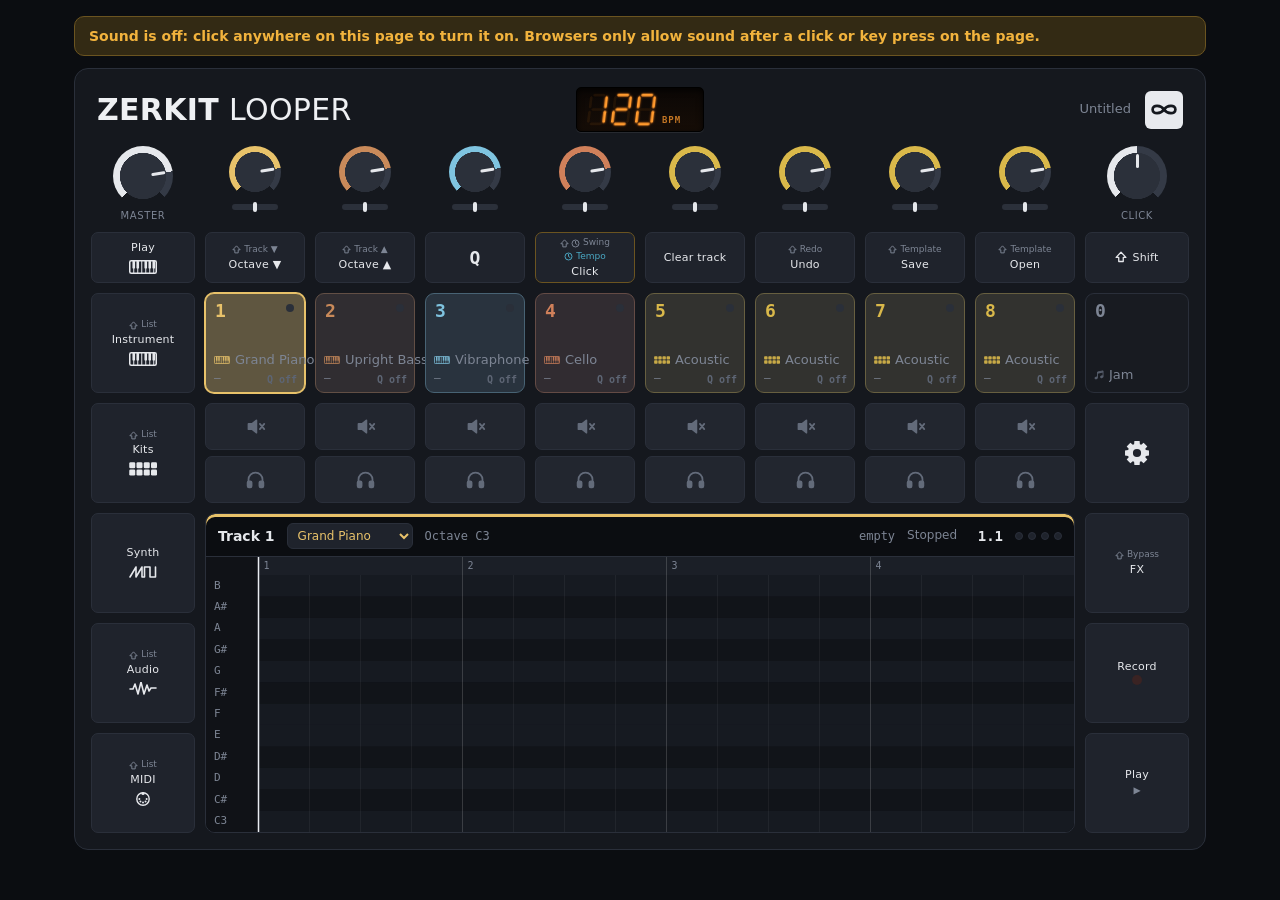
==== commit 93fe1b89: "Templates and a Settings page; Clear track and Undo follow the Circuit's labels Shift + Save keeps t" ====
--- a/index.html
+++ b/index.html
@@ -52,6 +52,7 @@
       <div class="page page-midi" id="page-midi" hidden></div>
       <div class="page page-fx" id="page-fx" hidden></div>
       <div class="page page-synth" id="page-synth" hidden></div>
+      <div class="page page-settings" id="page-settings" hidden></div>
     </section>
 
     <!-- Playing panel (Note): two-octave keyboard on synth tracks, 16-pad kit on drum tracks.
--- a/styles.css
+++ b/styles.css
@@ -105,9 +105,10 @@
   --icon-pads: url("data:image/svg+xml,%3Csvg xmlns='http://www.w3.org/2000/svg' viewBox='0 0 28 14'%3E%3Crect x='0.25' y='0.25' width='6' height='6' rx='1.3'/%3E%3Crect x='7.50' y='0.25' width='6' height='6' rx='1.3'/%3E%3Crect x='14.75' y='0.25' width='6' height='6' rx='1.3'/%3E%3Crect x='22.00' y='0.25' width='6' height='6' rx='1.3'/%3E%3Crect x='0.25' y='7.50' width='6' height='6' rx='1.3'/%3E%3Crect x='7.50' y='7.50' width='6' height='6' rx='1.3'/%3E%3Crect x='14.75' y='7.50' width='6' height='6' rx='1.3'/%3E%3Crect x='22.00' y='7.50' width='6' height='6' rx='1.3'/%3E%3C/svg%3E");
   --icon-midi: url("data:image/svg+xml,%3Csvg xmlns='http://www.w3.org/2000/svg' viewBox='0 0 28 14'%3E%3Ccircle cx='14' cy='7' r='6.2' fill='none' stroke='black' stroke-width='1.4'/%3E%3Crect x='12.7' y='0.3' width='2.6' height='2.6' fill='black'/%3E%3Ccircle cx='10.40' cy='7.00' r='1'/%3E%3Ccircle cx='11.45' cy='9.55' r='1'/%3E%3Ccircle cx='14.00' cy='10.60' r='1'/%3E%3Ccircle cx='16.55' cy='9.55' r='1'/%3E%3Ccircle cx='17.60' cy='7.00' r='1'/%3E%3C/svg%3E");
   --icon-synth: url("data:image/svg+xml,%3Csvg xmlns='http://www.w3.org/2000/svg' viewBox='0 0 28 14'%3E%3Cpath d='M1 12L7 2V12L13 2V12H15.5V2H21V12H26.5V2' fill='none' stroke='black' stroke-width='1.6' stroke-linejoin='round' stroke-linecap='round'/%3E%3C/svg%3E");
+  --icon-cog: url("data:image/svg+xml,%3Csvg xmlns='http://www.w3.org/2000/svg' viewBox='0 0 14 14'%3E%3Cpath fill-rule='evenodd' d='M11.76 5.45L13.45 5.59L13.45 8.41L11.76 8.55L11.46 9.27L12.56 10.56L10.56 12.56L9.27 11.46L8.55 11.76L8.41 13.45L5.59 13.45L5.45 11.76L4.73 11.46L3.44 12.56L1.44 10.56L2.54 9.27L2.24 8.55L0.55 8.41L0.55 5.59L2.24 5.45L2.54 4.73L1.44 3.44L3.44 1.44L4.73 2.54L5.45 2.24L5.59 0.55L8.41 0.55L8.55 2.24L9.27 2.54L10.56 1.44L12.56 3.44L11.46 4.73ZM9.2 7A2.2 2.2 0 1 0 4.8 7A2.2 2.2 0 1 0 9.2 7Z'/%3E%3C/svg%3E");
   --icon-wave: url("data:image/svg+xml,%3Csvg xmlns='http://www.w3.org/2000/svg' viewBox='0 0 28 14'%3E%3Cpath d='M1 7h3l2-5 3 10 3-12 3 12 3-9 2 6 2-3h5' fill='none' stroke='black' stroke-width='1.6' stroke-linecap='round' stroke-linejoin='round'/%3E%3C/svg%3E");
 }
-.pbtn.note::after, .pbtn.preset::after, .pbtn.kits::after, .pbtn.audio::after, .pbtn.midi::after, .pbtn.synth::after, .ticon {
+.pbtn.note::after, .pbtn.preset::after, .pbtn.kits::after, .pbtn.audio::after, .pbtn.midi::after, .pbtn.synth::after, .pbtn.settings::after, .ticon {
   content: "";
   background: currentColor;
   -webkit-mask: var(--icon) center / contain no-repeat;
@@ -120,6 +121,10 @@
 .pbtn.midi::after { width: 28px; height: 14px; margin-top: 4px; --icon: var(--icon-midi); }
 .pbtn.synth::after { width: 28px; height: 14px; margin-top: 4px; --icon: var(--icon-synth); }
 .tbtn[data-type="synth"] .ticon { --icon: var(--icon-synth); }
+/* Settings: just a cog */
+.pbtn.settings { justify-content: center; }
+.pbtn.settings .plabel { display: none; }
+.pbtn.settings::after { width: 26px; height: 26px; --icon: var(--icon-cog); }
 /* Jam: track "0", right of the track buttons, in dark grey; a pair of quavers */
 .tbtn.jam { --c: #5d6574; background: #181b21; border-color: var(--line); }
 .tbtn.jam .tnum { color: #7d8594; }
@@ -362,7 +367,7 @@
 .pbtn.tempo.on { border-color: #6b5420; }
 .pbtn.tempo.beat { background: #332a14; }
 .pbtn.quant .plabel { font: 600 18px ui-monospace, Menlo, monospace; }
-.pbtn.clear.on { border-color: #4d5462; }
+.pbtn.undo.on { border-color: #4d5462; }
 .pbtn.shift.on { background: #2c313c; border-color: #c9ced8; }
 
 /* ---- track buttons: square, in the track's colour ---- */
@@ -542,7 +547,6 @@
 .project { flex: 1; min-width: 0; margin: 0 14px; text-align: right; color: var(--muted); font-size: 13px; white-space: nowrap; overflow: hidden; text-overflow: ellipsis; }
 .project.dirty::after { content: " •"; color: var(--accent); }
 .pbtn.save.on { border-color: #6a7280; }
-.pbtn.save.on .plabel::after { content: " •"; color: var(--accent); }
 
 .dialog {
   position: fixed;
@@ -777,3 +781,44 @@
 }
 .syn-wave { width: 14px; height: 9px; margin-right: 4px; vertical-align: -1px; fill: none; stroke: currentColor; stroke-width: 1.4; stroke-linejoin: round; stroke-linecap: round; }
 .syn-grid .fx-kind { left: 28px; right: auto; letter-spacing: 0.06em; white-space: nowrap; }
+
+/* ---- Settings (the cog): the track buttons pick its page; a list per page ---- */
+
+.tbtn .tpage { display: none; }
+body[data-page="settings"] .tbtn { --c: #5d6574; background: #181b21; border-color: var(--line); box-shadow: none; outline: none; }
+body[data-page="settings"] .tbtn > :not(.tnum, .tpage) { display: none; }
+body[data-page="settings"] .tbtn .tnum { color: #5d6574; }
+body[data-page="settings"] .tbtn .tpage { display: block; font: 600 13px system-ui, sans-serif; color: var(--muted); }
+body[data-page="settings"] .tbtn.nopage { opacity: 0.35; cursor: default; }
+body[data-page="settings"] .tbtn.setpage { background: #2a2e36; border-color: #c9ced8; box-shadow: 0 0 0 1px #c9ced8; }
+body[data-page="settings"] .tbtn.setpage .tnum, body[data-page="settings"] .tbtn.setpage .tpage { color: var(--text); }
+
+.set { display: flex; flex-direction: column; gap: 10px; height: 100%; min-height: 0; background: var(--bg); border: 1px solid var(--line); border-radius: 10px; padding: 14px 16px; }
+.set-list { display: flex; flex-direction: column; gap: 4px; overflow: auto; min-height: 0; }
+.set-row {
+  display: grid;
+  grid-template-columns: 18px minmax(0, 1fr) auto 64px 80px 104px 72px;
+  align-items: center;
+  gap: 12px;
+  padding: 8px 10px;
+  border: 1px solid transparent;
+  border-radius: 9px;
+  cursor: pointer;
+}
+.set-row.sel { background: var(--panel-2); border-color: #3a4150; }
+.sr-star { color: transparent; font-size: 14px; text-align: center; }
+.set-row.dflt .sr-star { color: var(--accent); }
+.sr-name { font-weight: 600; font-size: 14px; overflow: hidden; text-overflow: ellipsis; white-space: nowrap; }
+.sr-tempo, .sr-when { font: 11px ui-monospace, Menlo, monospace; color: var(--muted); text-align: right; }
+.sr-btn {
+  padding: 5px 10px;
+  border: 1px solid var(--line);
+  border-radius: 7px;
+  background: none;
+  color: var(--muted);
+  font: 600 12px system-ui, sans-serif;
+  cursor: pointer;
+}
+.sr-btn:hover { border-color: #464d5c; color: var(--text); }
+.set-row.dflt .sr-default { border-color: #6b5420; color: var(--accent); }
+.sr-del.armed { border-color: var(--rec); background: color-mix(in srgb, var(--rec) 20%, transparent); color: var(--text); }
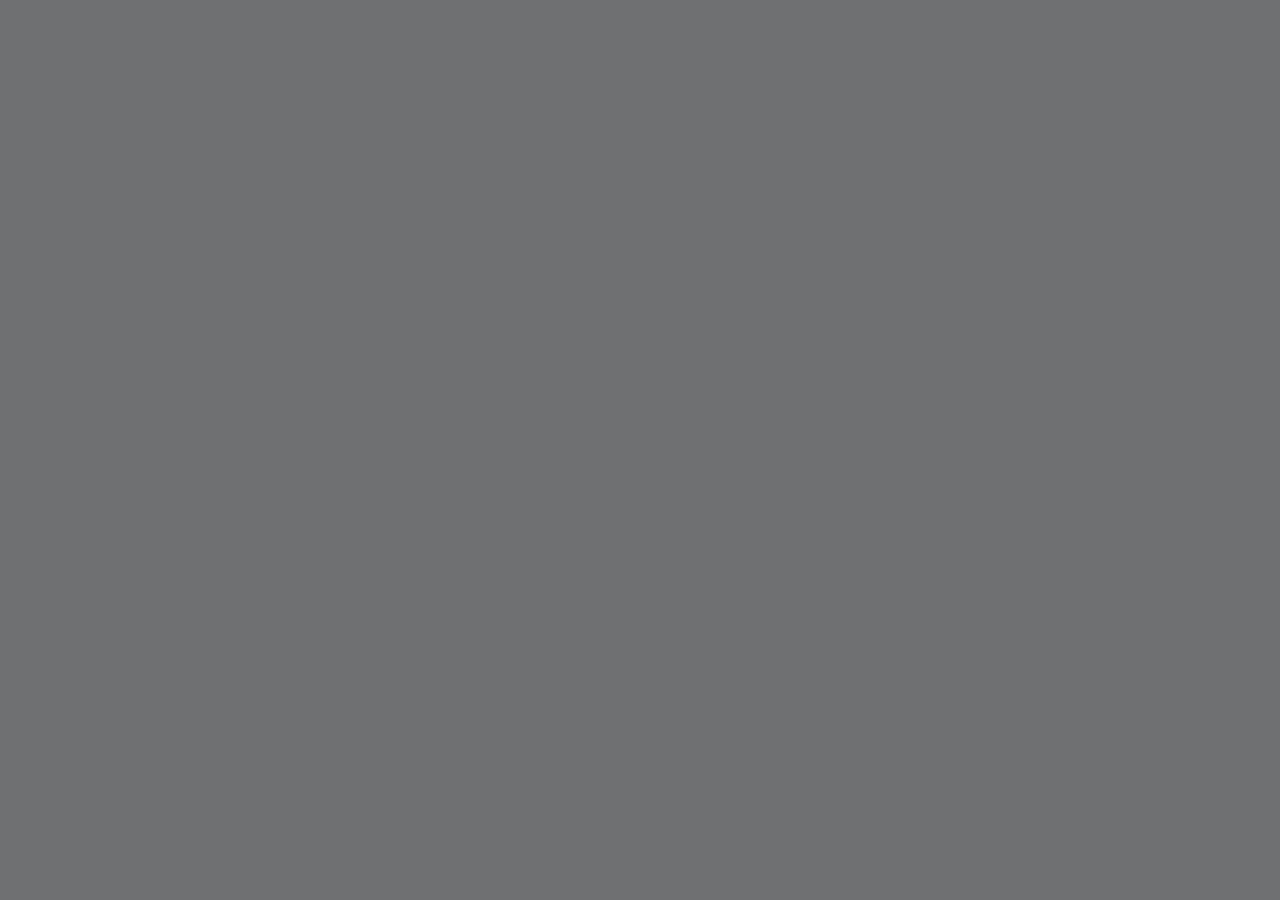
==== commit 5dbf728d: "MIDI input settings, diagnostics and firmware in Settings, new project, reopen on refresh, and a gui" ====
--- a/index.html
+++ b/index.html
@@ -8,7 +8,6 @@
 </head>
 <body>
   <main class="app">
-    <div id="sound-gate" class="sound-gate" hidden>Sound is off: click anywhere on this page to turn it on. Browsers only allow sound after a click or key press on the page.</div>
 
     <!-- The panel, laid out like the Circuit Tracks -->
     <section class="device" id="device">
@@ -69,6 +68,8 @@
   <!-- Project screens (name box, Open list) and the notice that fades out after saving -->
   <div id="dialog" class="dialog" hidden></div>
   <div id="toast" class="toast" role="status" aria-live="polite"></div>
+  <!-- Browsers keep sound off until a click or key press on the page -->
+  <div id="sound-gate" class="sound-gate" hidden>Click anywhere to turn the sound on</div>
   <script type="module" src="src/main.js"></script>
 </body>
 </html>
--- a/styles.css
+++ b/styles.css
@@ -1,5 +1,6 @@
 :root {
-  --bg: #0b0d11;
+  --page: #6f7072;          /* round the panel: a neutral mid grey */
+  --bg: #0b0d11;            /* insets inside the panel */
   --body: #15181e;          /* the panel's face */
   --panel-2: #1f232c;       /* buttons */
   --pad: #22262f;
@@ -16,10 +17,14 @@
 body.kb-open { --kb-h: 162px; }               /* the playing panel's height + gap (see .app) */
 [hidden] { display: none !important; }
 
-html, body { height: 100%; margin: 0; }
-
+html, body { min-height: 100%; margin: 0; }
+html { height: 100%; }
+
+/* The looper sits in the middle of the window, both ways (scrolling if the window is too small). */
 body {
-  background: var(--bg);
+  display: flex;
+  flex-direction: column;
+  background: var(--page);
   color: var(--text);
   font: 14px/1.3 system-ui, -apple-system, "Segoe UI", sans-serif;
   user-select: none;
@@ -36,8 +41,9 @@
   flex-direction: column;
   gap: 12px;
   padding: 16px;
+  width: 100%;
   max-width: min(1180px, max(980px, calc((100vh - 400px - var(--kb-h, 0px)) * 1.6 + 364px)));
-  margin: 0 auto;
+  margin: auto;
 }
 
 /* ---- transport, in the sequencer's header: status, bar.beat, beat dots ---- */
@@ -53,7 +59,16 @@
 .beats i.on { background: var(--text); }
 .beats i.on:first-child { background: var(--accent); }
 
+body:not(.ready) .app { visibility: hidden; }     /* until main.js has built the panel: no layout shift */
+/* Floats over the page (bottom centre), so showing and hiding it moves nothing. */
 .sound-gate {
+  position: fixed;
+  left: 50%;
+  bottom: 16px;
+  transform: translateX(-50%);
+  z-index: 25;
+  max-width: calc(100% - 32px);
+  box-shadow: 0 10px 30px rgba(0, 0, 0, 0.45);
   padding: 10px 14px;
   border: 1px solid #6b5420;
   border-radius: 10px;
@@ -648,6 +663,7 @@
 .toast.ok::before { content: "✓  "; color: var(--go); }
 .toast.warn { background: #332a14; border-color: #6b5420; color: var(--accent); }
 .toast.show { opacity: 1; transform: translate(-50%, 0); }
+body.gated .toast { bottom: 72px; }                  /* above the sound notice */
 
 /* ---- Kits page: kit cards and the kit editor ---- */
 
@@ -822,3 +838,68 @@
 .sr-btn:hover { border-color: #464d5c; color: var(--text); }
 .set-row.dflt .sr-default { border-color: #6b5420; color: var(--accent); }
 .sr-del.armed { border-color: var(--rec); background: color-mix(in srgb, var(--rec) 20%, transparent); color: var(--text); }
+
+/* Settings › MIDI: laid out like the pads (inputs, Omni, channels 1-16) */
+.set-pads { display: grid; grid-template-columns: repeat(8, minmax(0, 1fr)); grid-template-rows: repeat(4, var(--sq)); gap: 10px; }
+.set-pad { --c: var(--accent); font: inherit; text-align: left; }
+.set-pad.ch .card-name { font: 600 18px ui-monospace, Menlo, monospace; }
+.set-pad.sel { border-color: #c9ced8; box-shadow: 0 0 0 1px #c9ced8; }
+.set-pad.gone .card-name { text-decoration: line-through; }
+.set-pad .card-name { white-space: normal; }
+
+/* Settings › Firmware */
+.fw-row { display: flex; align-items: center; gap: 12px; }
+.fw-dev { font-size: 13px; color: var(--muted); }
+.fw-dev.ok, .fw-log .ok, .fw-phase.ok { color: var(--go); }
+.fw-dev.bad, .fw-log .bad, .fw-phase.bad { color: var(--rec); }
+.fw-dev.warn, .fw-phase.warn { color: var(--accent); }
+.fw-files { display: grid; grid-template-columns: repeat(8, minmax(0, 1fr)); grid-auto-rows: var(--sq); gap: 10px; align-items: center; }
+.fw-file { --c: var(--accent); font: inherit; text-align: left; height: 100%; }
+.fw-file:disabled { opacity: 0.35; cursor: default; }
+.fw-files .sr-btn { justify-self: start; }
+.fw-phase { font-weight: 600; font-size: 14px; }
+.fw-bar { height: 6px; border-radius: 3px; background: var(--panel-2); overflow: hidden; }
+.fw-bar i { display: block; height: 100%; background: var(--accent); }
+.fw-log { font: 12px/1.5 ui-monospace, Menlo, monospace; color: var(--muted); }
+
+/* Settings › Monitor */
+.mon { gap: 0; overflow: auto; font: 12px/1.7 ui-monospace, Menlo, monospace; }
+.mon-row { display: grid; grid-template-columns: 96px minmax(0, 220px) 28px minmax(0, 1fr) auto; gap: 12px; color: var(--text); }
+.mon-row > span { white-space: nowrap; overflow: hidden; text-overflow: ellipsis; }
+.mon-t, .mon-ch { color: var(--muted); }
+.mon-port { color: var(--muted); }
+.mon-row.ignored { color: #5d6574; }
+.mon-why { color: #5d6574; font-style: italic; }
+
+/* ---- the guide: a spotlight on one part of the panel, and a card beside it ---- */
+.tour { position: fixed; inset: 0; z-index: 40; }
+.tour-dim { position: fixed; inset: 0; width: 100%; height: 100%; }
+.tour-dim path { fill: rgba(6, 8, 11, 0.72); }
+.tour-rings i { position: fixed; border-radius: 10px; box-shadow: 0 0 0 2px var(--accent); pointer-events: none; }
+.tour-card {
+  position: fixed;
+  width: min(340px, calc(100vw - 24px));
+  padding: 16px 18px 14px;
+  background: var(--body);
+  border: 1px solid #343a46;
+  border-radius: 14px;
+  box-shadow: 0 24px 60px rgba(0, 0, 0, 0.55);
+  transition: left 220ms ease, top 220ms ease;
+}
+.tour-num { font: 600 11px ui-monospace, Menlo, monospace; color: var(--accent); letter-spacing: 0.06em; }
+.tour-card h3 { margin: 4px 0 6px; font-size: 16px; }
+.tour-card p { margin: 0; font-size: 13.5px; line-height: 1.5; color: #c3c8d1; }
+.tour-card .tour-hw { margin-top: 10px; padding-top: 9px; border-top: 1px solid #2b303a; font-size: 12.5px; color: #aab1bd; }
+.tour-hw b { display: inline-block; margin-right: 7px; padding: 1px 6px; border-radius: 4px; background: #2b303a; color: var(--accent); font: 600 10px ui-monospace, Menlo, monospace; letter-spacing: 0.06em; text-transform: uppercase; vertical-align: 1px; }
+.tour-x { position: absolute; top: 10px; right: 10px; width: 26px; height: 26px; border: 0; border-radius: 6px; background: none; color: var(--muted); font-size: 13px; cursor: pointer; }
+.tour-x:hover { background: var(--panel-2); color: var(--text); }
+.tour-foot { display: flex; align-items: center; gap: 8px; margin-top: 14px; }
+.tour-hide { margin-right: auto; display: flex; align-items: center; gap: 6px; font-size: 11px; color: var(--muted); cursor: pointer; }
+.tour-hide input { accent-color: var(--accent); margin: 0; }
+.tour-btn { padding: 6px 12px; border: 1px solid var(--line); border-radius: 8px; background: var(--panel-2); color: var(--text); font: 600 13px system-ui, sans-serif; cursor: pointer; }
+.tour-btn:disabled { opacity: 0.35; cursor: default; }
+.tour-btn.primary { background: var(--accent); border-color: var(--accent); color: #1a1406; }
+/* Settings › Guide */
+.tour-row { grid-template-columns: minmax(0, 1fr) auto; }
+.tour-toggle { font: 600 12px system-ui, sans-serif; color: var(--muted); padding: 4px 10px; border: 1px solid var(--line); border-radius: 7px; }
+.tour-toggle.on { color: var(--accent); border-color: #6b5420; }
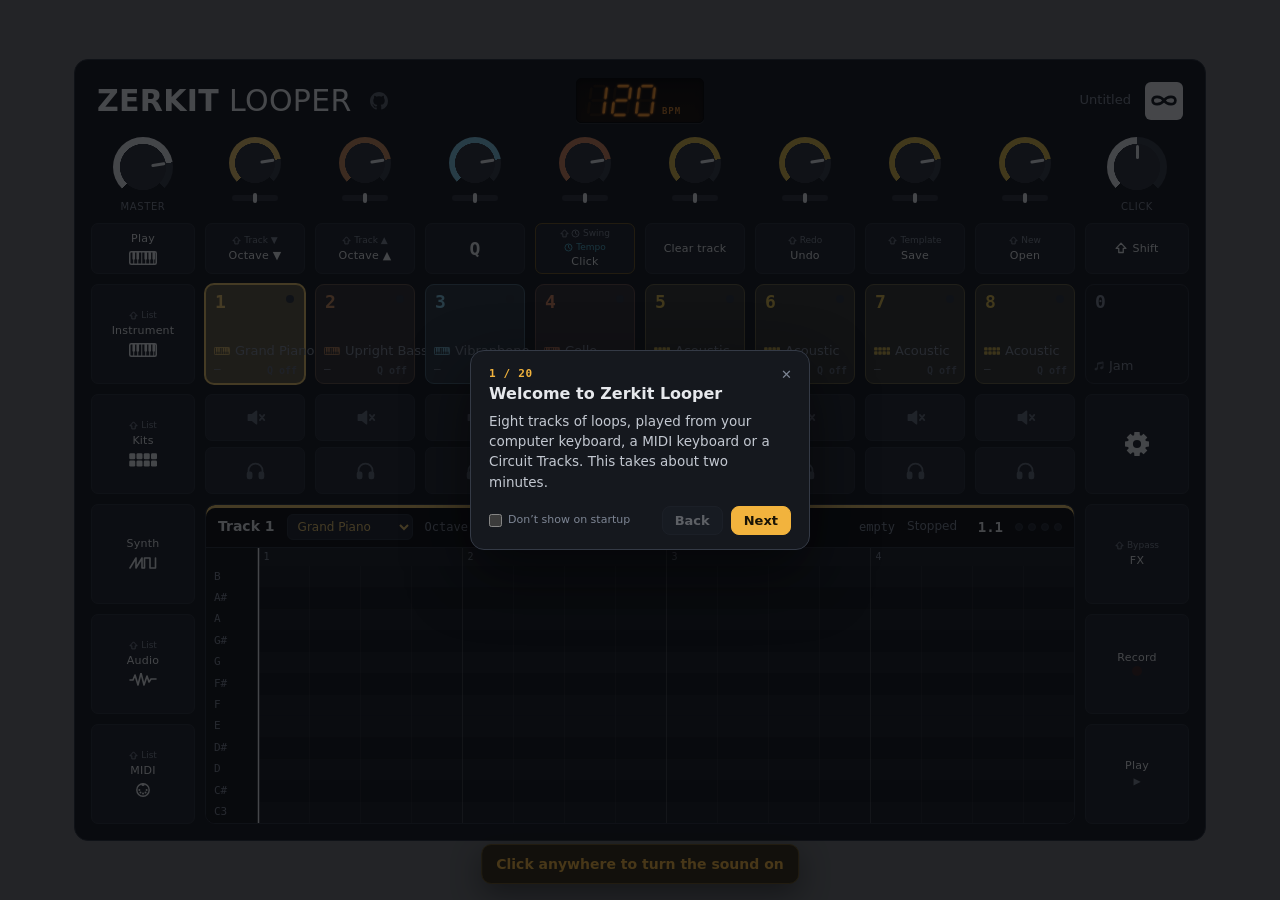
==== commit 1ddc633d: "Prepare for open source: licence, notices, README with screenshots, GitHub link - MIT LICENSE (scope" ====
--- a/index.html
+++ b/index.html
@@ -12,7 +12,13 @@
     <!-- The panel, laid out like the Circuit Tracks -->
     <section class="device" id="device">
       <div class="brand">
-        <div class="wordmark"><b>ZERKIT</b><span>LOOPER</span></div>
+        <div class="brand-left">
+          <div class="wordmark"><b>ZERKIT</b><span>LOOPER</span></div>
+          <!-- New tab, so an unsaved project isn't lost -->
+          <a class="gh" href="https://github.com/jpincas/zerkit-looper" target="_blank" rel="noopener" title="Source code on GitHub" aria-label="Source code on GitHub">
+            <svg viewBox="0 0 16 16" aria-hidden="true"><path d="M8 0C3.58 0 0 3.58 0 8c0 3.54 2.29 6.53 5.47 7.59.4.07.55-.17.55-.38 0-.19-.01-.82-.01-1.49-2.01.37-2.53-.49-2.69-.94-.09-.23-.48-.94-.82-1.13-.28-.15-.68-.52-.01-.53.63-.01 1.08.58 1.23.82.72 1.21 1.87.87 2.33.66.07-.52.28-.87.51-1.07-1.78-.2-3.64-.89-3.64-3.95 0-.87.31-1.59.82-2.15-.08-.2-.36-1.02.08-2.12 0 0 .67-.21 2.2.82.64-.18 1.32-.27 2-.27.68 0 1.36.09 2 .27 1.53-1.04 2.2-.82 2.2-.82.44 1.1.16 1.92.08 2.12.51.56.82 1.27.82 2.15 0 3.07-1.87 3.75-3.65 3.95.29.25.54.73.54 1.48 0 1.07-.01 1.93-.01 2.2 0 .21.15.46.55.38A8.013 8.013 0 0016 8c0-4.42-3.58-8-8-8z"/></svg>
+          </a>
+        </div>
         <!-- Calculator-style readout: the tempo, or the swing while Shift is held (built by main.js) -->
         <div class="lcd" id="lcd" title="Tempo in BPM (Shift: swing %)"><div class="lcd-digits" id="lcd-digits"></div><span class="lcd-unit" id="lcd-unit">BPM</span></div>
         <div class="brand-right">
--- a/styles.css
+++ b/styles.css
@@ -246,6 +246,10 @@
 .wordmark { font: 30px/1 "Helvetica Neue", "SF Pro Display", system-ui, sans-serif; letter-spacing: 0.01em; color: #eef0f3; }
 .wordmark b { font-weight: 800; }
 .wordmark span { font-weight: 200; margin-left: 10px; }
+.brand-left { display: flex; align-items: center; gap: 14px; min-width: 0; }
+.gh { display: grid; place-items: center; width: 26px; height: 26px; border-radius: 50%; color: #5d6470; transition: color .15s; }
+.gh:hover, .gh:focus-visible { color: #eef0f3; }
+.gh svg { width: 18px; height: 18px; fill: currentColor; }
 .badge { width: 38px; height: 38px; border-radius: 6px; background: #e8eaee; display: grid; place-items: center; }
 .badge svg { width: 30px; height: 15px; overflow: visible; }
 .badge path { fill: none; stroke: var(--body); stroke-width: 9; stroke-linejoin: round; }
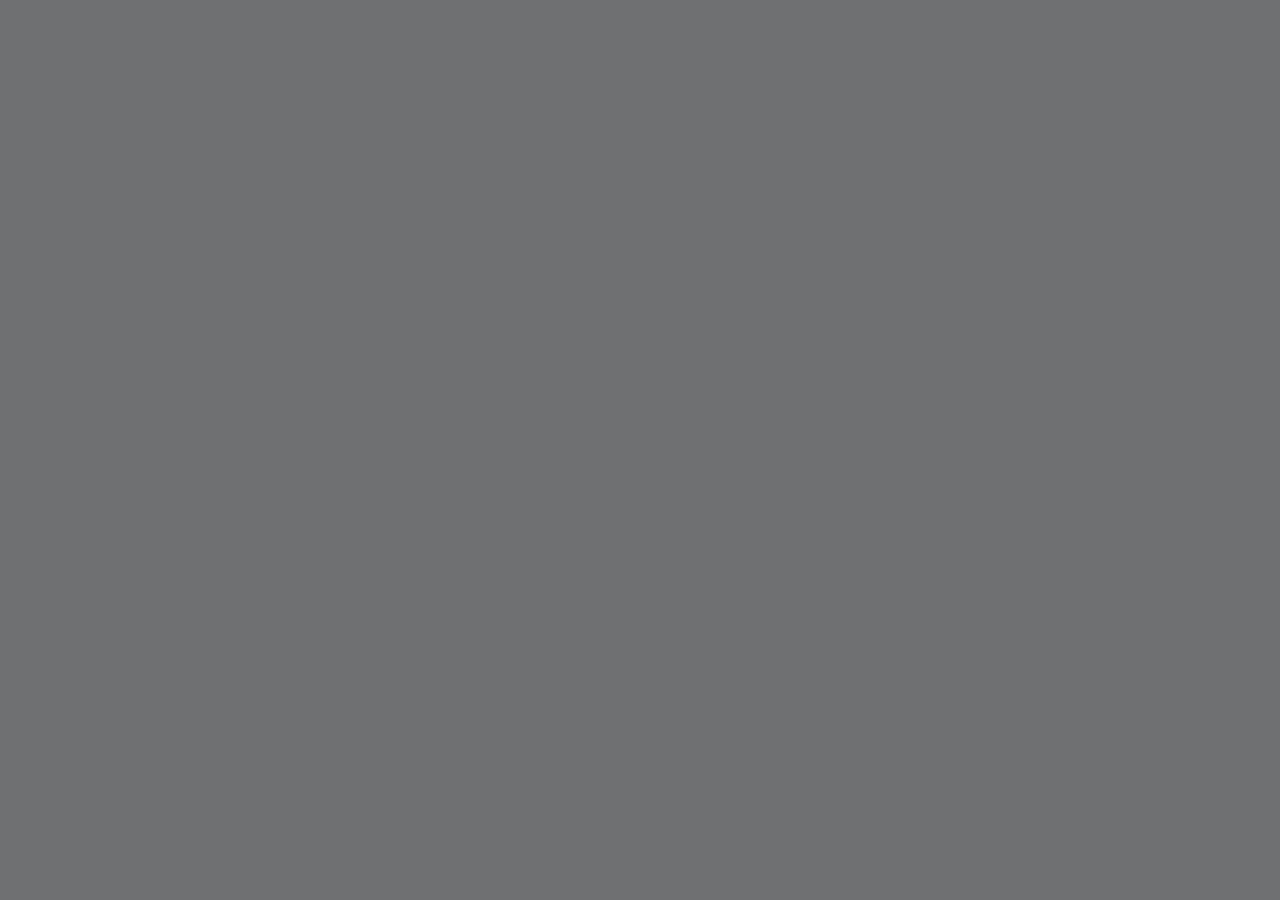
==== commit 3ce9a1e8: "Add 16 drum grooves with fills, on Shift in the Kits page Holding Shift on the Kits page shows 16 gr" ====
--- a/index.html
+++ b/index.html
@@ -53,6 +53,7 @@
         </div>
       <div class="page page-presets" id="page-presets" hidden></div>
       <div class="page page-kits" id="page-kits" hidden></div>
+      <div class="page page-kits page-grooves" id="page-grooves" hidden></div>
       <div class="page page-audio" id="page-audio" hidden></div>
       <div class="page page-midi" id="page-midi" hidden></div>
       <div class="page page-fx" id="page-fx" hidden></div>
--- a/styles.css
+++ b/styles.css
@@ -146,6 +146,17 @@
 .tbtn.jam .tname { color: var(--muted); }
 .tbtn.jam.on { --c: #c9ced8; background: #2a2e36; border-color: #c9ced8; box-shadow: 0 0 0 1px #c9ced8; }
 .tbtn.jam.on .tnum, .tbtn.jam.on .tname { color: var(--text); }
+/* The fill drum, top right: grey, green while a fill is armed, flashing with its hits as it plays */
+.tbtn.jam .fillicon {
+  position: absolute; top: 9px; right: 9px; width: 18px; height: 16px; color: #4a515e;
+  background: currentColor;
+  -webkit-mask: var(--icon-drum) center / contain no-repeat;
+  mask: var(--icon-drum) center / contain no-repeat;
+  --icon-drum: url("data:image/svg+xml,%3Csvg xmlns='http://www.w3.org/2000/svg' viewBox='0 0 20 18'%3E%3Cpath d='M1 1.5l8 6M19 1.5l-8 6' stroke='black' stroke-width='1.5' stroke-linecap='round'/%3E%3Cellipse cx='10' cy='9.5' rx='8' ry='2.6'/%3E%3Cpath d='M2 10.5v4.2c0 1.5 3.6 2.7 8 2.7s8-1.2 8-2.7v-4.2c-1.2 1.4-4.4 2.3-8 2.3s-6.8-.9-8-2.3z'/%3E%3C/svg%3E");
+}
+.tbtn.jam.on .fillicon { color: #8a92a1; }
+.tbtn.jam.fill-armed .fillicon, .tbtn.jam.fill-hit .fillicon { color: #3ddc84; filter: drop-shadow(0 0 4px #3ddc84aa); }
+.tbtn.jam.filling:not(.fill-hit) .fillicon { color: #1f5f3c; }
 .tbtn.jam .ticon {
   width: 10px; height: 10px;
   --icon: url("data:image/svg+xml,%3Csvg xmlns='http://www.w3.org/2000/svg' viewBox='0 0 18 18'%3E%3Cellipse cx='4' cy='14.2' rx='3.1' ry='2.4' transform='rotate(-20 4 14.2)'/%3E%3Cellipse cx='14' cy='12.2' rx='3.1' ry='2.4' transform='rotate(-20 14 12.2)'/%3E%3Cpath d='M6.3 13.6V3.6L16.3 1.6V11.6' fill='none' stroke='black' stroke-width='1.6'/%3E%3Cpath d='M6.3 3.6L16.3 1.6V4.6L6.3 6.6Z'/%3E%3C/svg%3E");
@@ -418,6 +429,7 @@
 .tbtn[data-type="kit"] .ticon { --icon: var(--icon-pads); }
 .tbtn[data-type="audio"] .ticon { --icon: var(--icon-wave); }
 .tbtn .tlen { font: 11px ui-monospace, Menlo, monospace; }
+.tbtn .tmini { position: absolute; left: 9px; top: 32px; width: calc(100% - 18px); height: calc(100% - 32px - 46px); pointer-events: none; }
 /* record quantise, bottom-right: the Circuit's colours (red off, amber 32nds, green 16ths) */
 .tbtn .tq { position: absolute; right: 7px; bottom: 7px; font: 600 10px ui-monospace, Menlo, monospace; }
 .tbtn .tq[data-q="off"] { color: #5d6574; }
@@ -864,6 +876,8 @@
 .fw-phase { font-weight: 600; font-size: 14px; }
 .fw-bar { height: 6px; border-radius: 3px; background: var(--panel-2); overflow: hidden; }
 .fw-bar i { display: block; height: 100%; background: var(--accent); }
+.fw-get { justify-self: start; font-size: 13px; color: var(--muted); }
+.fw-get:hover { color: var(--text, #eef0f3); }
 .fw-log { font: 12px/1.5 ui-monospace, Menlo, monospace; color: var(--muted); }
 
 /* Settings › Monitor */
